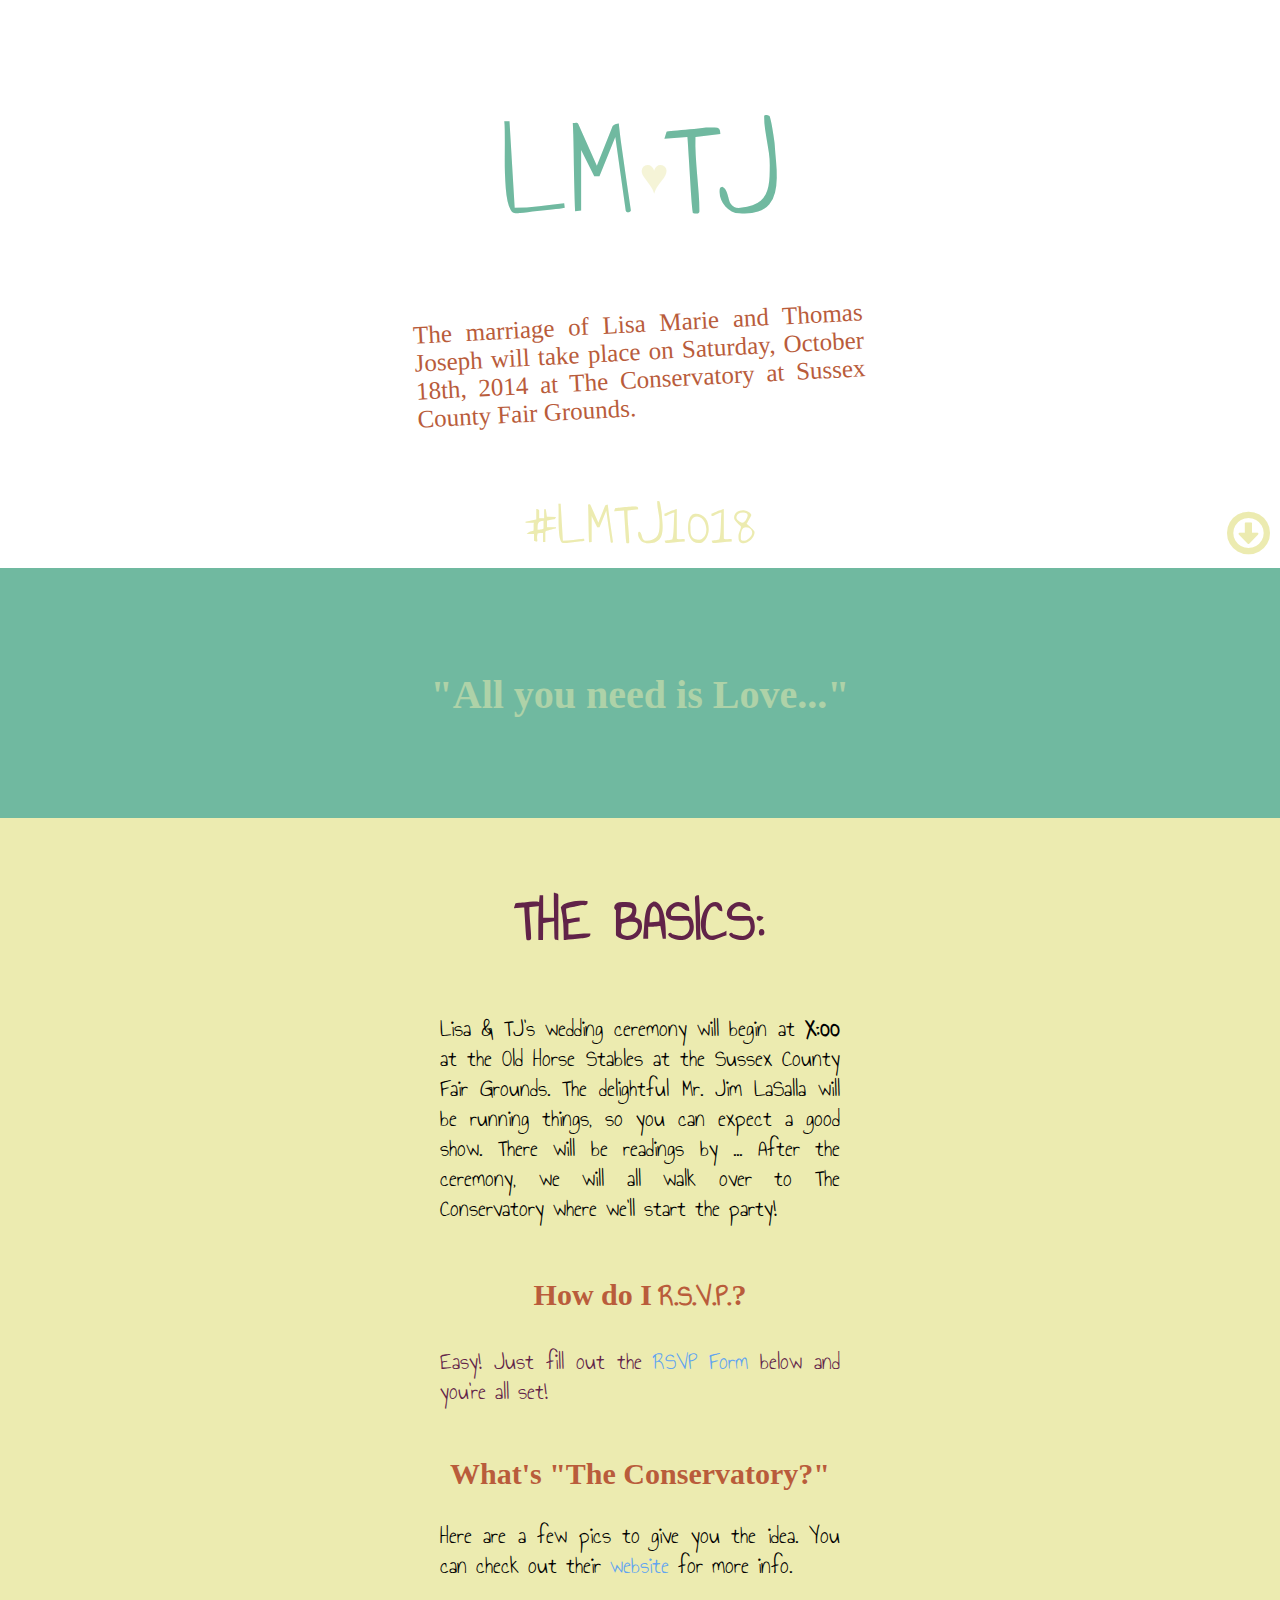
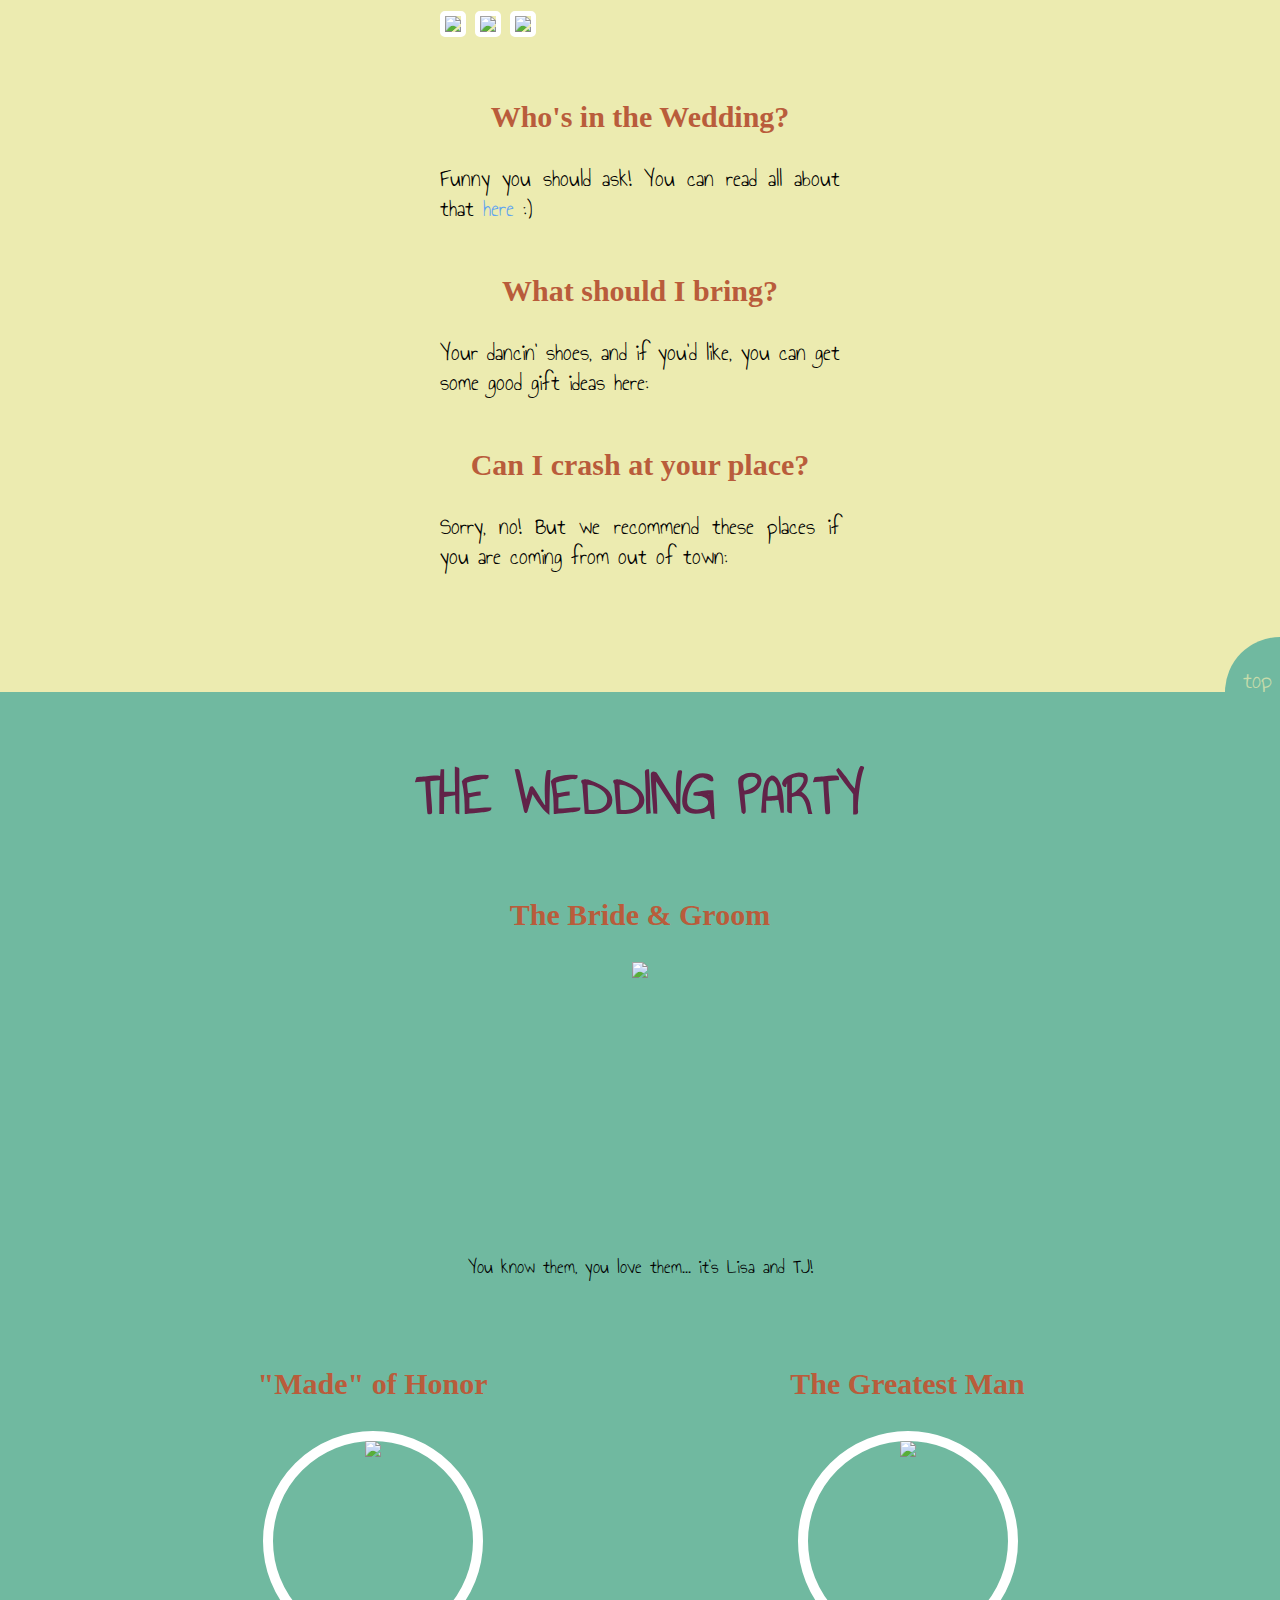
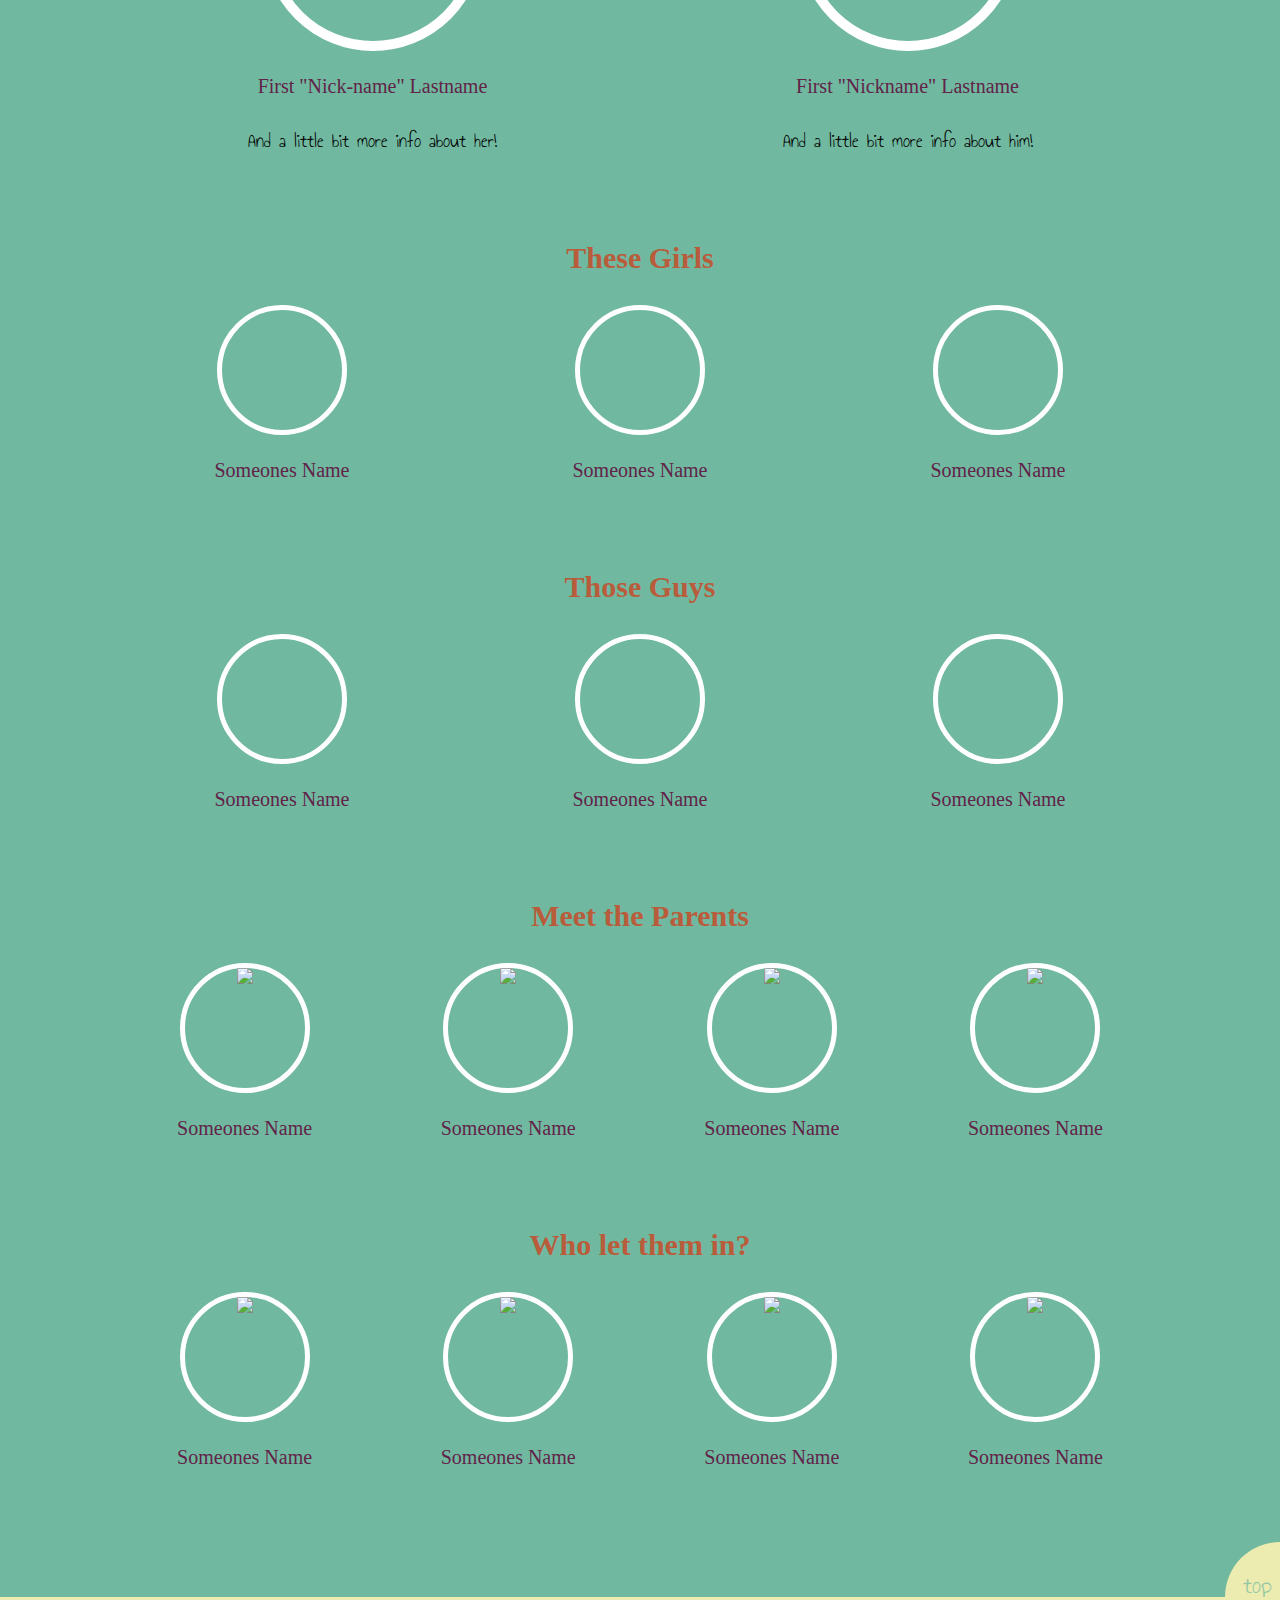
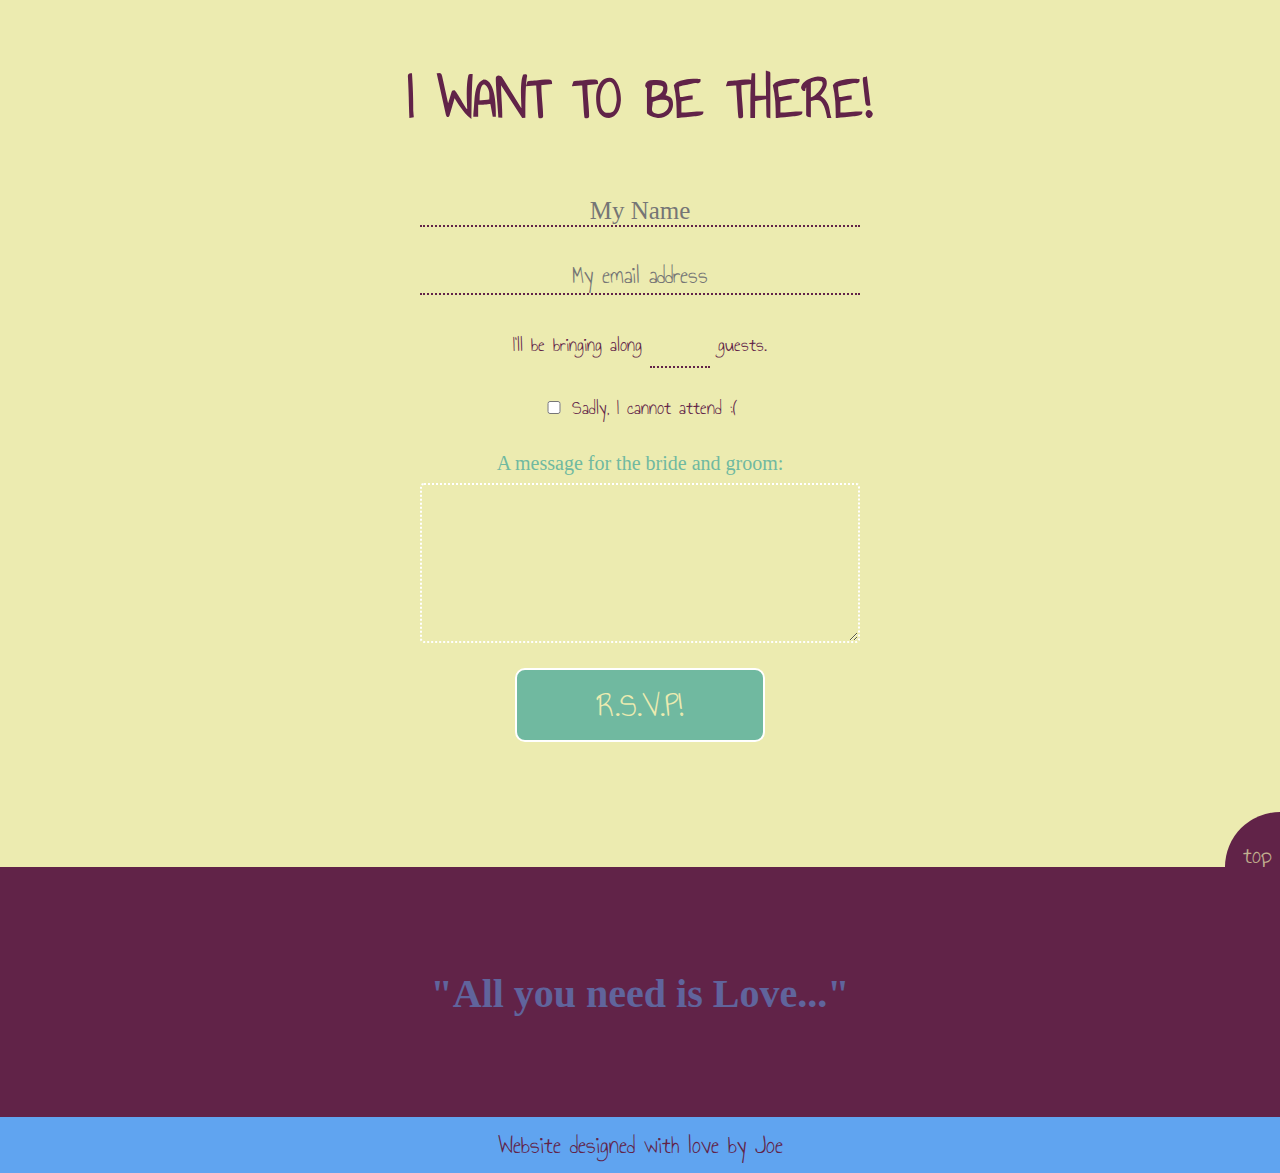
==== lmtj/lmtj/lisa.html @ b6fbce11 "added files to solution" ====
<!DOCTYPE html PUBLIC "-//W3C//DTD XHTML 1.0 Transitional//EN" "http://www.w3.org/TR/xhtml1/DTD/xhtml1-transitional.dtd">
<html xmlns="http://www.w3.org/1999/xhtml">
<!--
<link href='http://fonts.googleapis.com/css?family=Rum+Raisin' rel='stylesheet' type='text/css'>
<link href='http://fonts.googleapis.com/css?family=Sue+Ellen+Francisco' rel='stylesheet' type='text/css'>
<link href='http://fonts.googleapis.com/css?family=Patrick+Hand' rel='stylesheet' type='text/css'>
-->
<link href='http://fonts.googleapis.com/css?family=Homemade+Apple' rel='stylesheet' type='text/css'>
<link href='http://fonts.googleapis.com/css?family=Annie+Use+Your+Telescope' rel='stylesheet' type='text/css'>
<link href='http://fonts.googleapis.com/css?family=Loved+by+the+King' rel='stylesheet' type='text/css'>

<link href="http://netdna.bootstrapcdn.com/font-awesome/4.0.3/css/font-awesome.css" rel="stylesheet">

<head>
<meta http-equiv="Content-Type" content="text/html; charset=utf-8" />
<title>LM&hearts;TJ</title>
<style>
.color1 { color: #60A4F0; }
.color2 { color: #70B9A0; }
.color3 { color: #ECEBB0; }
.color4 { color: #612348; }
.color5 { color: #B95C3B; }

.bgcolor1 { background-color: #60A4F0; }
.bgcolor2 { background-color: #70B9A0; }
.bgcolor3 { background-color: #ECEBB0; }
.bgcolor4 { background-color: #612348; }
.bgcolor5 { background-color: #B95C3B; }

.font-rum { font-family: 'Rum Raisin', Georgia; }
.font-apple { font-family: 'Homemade Apple', Georgia; }
.font-sue { font-family: 'Sue Ellen Francisco', Georgia; }
.font-patrick { font-family: 'Patrick Hand', Georgia; }
.font-annie { font-family: 'Annie Use Your Telescope', Georgia; }
.font-georgia { font-family: Georgia; }

.rotate-5 { transform: rotate(-5deg); -ms-transform:rotate(-5deg); /* IE 9 */ -webkit-transform:rotate(-5deg); /* Safari and Chrome */ }
.rotate-3 { transform: rotate(-3deg); -ms-transform:rotate(-3deg); /* IE 9 */ -webkit-transform:rotate(-3deg); /* Safari and Chrome */ }
.rotate-95 { transform: rotate(-95deg); -ms-transform:rotate(-95deg); /* IE 9 */ -webkit-transform:rotate(-95deg); /* Safari and Chrome */ }
.rotate-90 { transform: rotate(-90deg); -ms-transform:rotate(-90deg); /* IE 9 */ -webkit-transform:rotate(-90deg); /* Safari and Chrome */ }

body { 
	text-align: center;  
	margin: 0; padding: 0;
	}
#LMTJ {
	margin-top: 70px;
	font-size: 140px;
	margin-bottom: 40px;
}

#announcement {
	width: 450px;
	margin: auto;
	text-align: justify;
}

#hashtag {
	margin-top: 60px; 
	font-size: 60px; 
}

.heart {
	opacity: .5;
	font-size: 50px;
	position: relative;
	top: -20px;
	left: 5px;
}



.size-small {
	font-size: 25px; }

.level {
	padding: 10px 50px 100px 50px;

	}
h2 {
	font-size: 60px;
}
input { 
font-size: 25px;
padding: 5px 20px;
padding-bottom: 0px; 
border: 0px;
border-bottom: 2px dotted #612348;

width: 400px;
text-align: center;
}
.input-short { width: 50px; padding: 5px 5px; }
.guest-message {  }
.bold { font-weight: bold; }
.input-checkbox {
	margin: 0px; 
	padding: 0px;
	background-color: white;
	border: 1px solid red;
	width: 20px;
 }
 .textarea {

	border: 2px dotted white;
	width: 420px;
	text-align: left;
	border-radius: 4px;
	padding: 8px;
	margin-top: 5px;
 }
 .button {
	padding: 10px;
	font-size: 35px;
	width: 250px;
	border: 2px solid white;
	border-radius: 10px;
 }
 
 h3 { font-size: 30px; }
 #level2 p { font-size: 24px; width: 400px; margin: auto;
line-height: 30px; text-align: justify; padding-bottom: 20px; }
 
 .level { position: relative; }
 
 .level p a { text-decoration: none; color: #60A4F0; }
 
 #level3 p { font-size: 20px; line-height: 30px; padding-bottom: 5px; }
 
 .half { 
 display: inline-block;
 width: 45%; 
   }
   
   .quarter { 
 display: inline-block;
 width: 22%; 
   }
   
   .third { 
 display: inline-block;
 width: 30%; 
   }

.border-left {
border-left: 2px dotted white;
}   
 
 .img-container { height: 270px;
	overflow-y: hidden; margin-bottom: 20px;
	position: relative; }
	
#filmstrip { position: relative; top: 0px;
	-webkit-transition-property: top;
	transition-duration: .2s;
	transition-timing-function: ease-in;
 }	
#filmstrip:hover { top: -270px; }

.circle.spin:hover {
	-webkit-transition-property: rotate;
	transition-duration: .5s;
	transition-timing-function: ease-in;
	transform: rotate(-360deg); 
	-ms-transform:rotate(-360deg); /* IE 9 */ 
	-webkit-transform:rotate(-360deg); /* Safari and Chrome */
}

.circle.spinback:hover {
	-webkit-transition-property: rotate;
	transition-duration: .5s;
	transition-timing-function: cubic-bezier(.07,1.41,.82,1.41);
	transform: rotate(360deg); 
	-ms-transform:rotate(360deg); /* IE 9 */ 
	-webkit-transform:rotate(360deg); /* Safari and Chrome */
}

@-webkit-keyframes wobble  {
  0%  { -webkit-transform:  rotate(0deg); }
  20%  { -webkit-transform:  rotate(60deg); }
  50%  { -webkit-transform:  rotate(-60deg); }
  100%  { -webkit-transform:  rotate(0deg); }
}
.wobble { webkit-transform: rotate(0deg); }
.wobble:hover { -webkit-animation: wobble .5s 5; }

.circle {
	border: 10px solid white;
	border-radius: 200px;
	overflow: hidden;
	width: 200px;
	height: 200px;
	margin: auto;
}

.circle-small {
	border: 5px solid white;
	border-radius: 120px;
	width: 120px;
	height: 120px;
}

.top-link { position: absolute; bottom: 0px; right: 0px;  
	 font-size: 30px;
	 height: 30px;
	 width: 45px;
	border-radius: 55px 0px 0px 0px;
	padding-top: 25px;
	padding-left: 10px;
	
	 }

.top-link a { opacity: .7; text-decoration: none; font-size: 25px; }
.top-link:hover a { opacity: 1 }


#level3 p.center.quote { text-align: center; }

.all-you-need { font-size: 40px; opacity: .5; padding-top: 60px;
margin-bottom: 0px;}

.conservatory-image { margin-bottom: 5px; border: 5px solid white; border-radius: 5px; width: 390px; }

#level3 h3 { margin-top: 60px; }

.arrow {
	font-size: 50px;
	position: absolute;
	bottom: 10px;
	right: 10px;
}
.relative {
	position: relative;
}
</style>
</head>

<body onload="">
<a name=top></a>
<div class="relative">
<div id=LMTJ class="font-annie color2">LM<span class="heart color3">&hearts;</span>TJ</div>
<div id=announcement class="rotate-3 font-apple size-small color5">
	The marriage of <span class=color2x>Lisa Marie</span> and <span class=color2x>Thomas Joseph</span> will take place on Saturday, 
	October 18th, 2014 at
	The Conservatory
	at Sussex County Fair Grounds.
</div>

<div id=hashtag class="color3 font-annie">#LMTJ1018</div>

<span class="color3 arrow lookatme">
<i class="fa fa-arrow-circle-o-down"></i>
</span> 

</div>
	
<div class="bgcolor2 level">
	<h2 class="color3 font-apple all-you-need pulse">"All you need is Love..."</h2>
</div>


<div id=level2 class="level bgcolor3">
	<h2 class="color4 font-annie">THE BASICS:</h2>
	
	<p class=font-annie>
		Lisa & TJ's wedding ceremony will begin at <b>X:00</b> at the Old Horse Stables at the Sussex County Fair Grounds. 
		The delightful Mr. Jim LaSalla will be running things, so you can expect a good show.
		There will be readings by ... 
		After the ceremony, we will all walk over to The Conservatory where we'll start the party!
	</p>
	<h3 class="color5 font-apple">How do I <span class="font-annie bold">R.S.V.P.</span>?</h3>
	<p class="color4 font-annie">
		Easy! Just fill out the <a href="#rsvp">RSVP Form</a> below and you're all set!
	</p>
	<h3 class="color5 font-apple">What's "The Conservatory?"</h3>
	<p class=font-annie>
		Here are a few pics to give you the idea. You can check out their <a href="">website</a> for more info.<br>
		<br>
		<img class=conservatory-image src="https://www.newjerseystatefair.org/assets/images/conservatory_directions.jpg"></img>
		<img class=conservatory-image src="https://www.newjerseystatefair.org/assets/images/conservatory_family.jpg"></img>
		<img class=conservatory-image src="https://www.newjerseystatefair.org/assets/images/conservatory_social.jpg"></img>
		
	</p>
	<h3 class="color5 font-apple">Who's in the Wedding?</h3>
	<p class=font-annie>
		Funny you should ask! You can read all about that <a href="#weddingparty">here</a> :)
	</p>
	<h3 class="color5 font-apple">What should I bring?</h3>
	<p class=font-annie>
		Your dancin' shoes, and if you'd like, you can get some good gift ideas here:
		
	</p>
	<h3 class="color5 font-apple">Can I crash at your place?</h3>
	<p class="font-annie">
		Sorry, no! But we recommend these places if you are coming from out of town:
		
	</p>
	
	<div class="top-link bgcolor2">
		<a href="#top" class="font-annie color3">top</a>
	</div>
</div>

<div id=level3 class="level bgcolor2">
	<a name=weddingparty></a>
	<h2 class="color4 font-annie">THE WEDDING PARTY</h2>
	<div>
		<h3 class="color5 font-apple">The Bride &amp; Groom</h3>
		<div class=img-container style="">
			<img id=filmstrip src="http://assetcalc.net/download/filmstrip.jpg" width=350></img>
		</div>
		
		<p class=font-annie>
		You know them, you love them... it's Lisa and TJ!
		</p>
	</div>
	<div class=half>
	<h3 class="color5 font-apple">"Made" of Honor</h3>
		<div class="circle spin">
		<img src="http://3.bp.blogspot.com/-3k7Y3EVSAos/UptYUQIkzfI/AAAAAAAALD0/5wga7NgBuIs/s640/IMG_1377.jpg" width=300></img>
		</div>
		<p class="color4 font-apple center quote">First "Nick-name" Lastname</p>
		<p class="center font-annie">And a little bit more info about her!</p>
	</div>
	<div class="half borderxleft">
	<h3 class="color5 font-apple">The Greatest Man</h3>
		<div class="circle spinback">
		<img src="http://3.bp.blogspot.com/-ca2h3PE_8Mw/UmMtMMgVLuI/AAAAAAAAFTk/RKV72w-Aeik/s640/Hike-2.jpg" width=300></img>
		</div>
		<p class="color4 font-apple center quote">First "Nickname" Lastname</p>
		<p class="center font-annie">And a little bit more info about him!</p>
	</div>
	
	<h3 class="color5 font-apple">These Girls</h3>
	
	<div class=third>
		<div class="circle circle-small">
			<img src="http://1.bp.blogspot.com/-kh6va3htwK8/UmMtR1mujkI/AAAAAAAAFT0/Gna6J-kRkC8/s640/Hike-5.jpg" 
				style="position: relative;top: -100px; left: -20px;" width=200></img>
		</div>
		<p class="quote color4 font-apple center shake-hover">Someones Name</p>
	</div>
	<div class=third>
		<div class="circle circle-small">
			<img src="http://2.bp.blogspot.com/-rRsVY1VwEDY/UmccPJsUi3I/AAAAAAAAFWM/uldNN2NoHP8/s640/Final+Expressions-6.jpg" 
				style="position: relative;top: 0px; left: -70px;" width=200></img>
		</div>
		<p class="quote color4 font-apple center">Someones Name</p>
	</div>
	<div class=third>
		<div class="circle circle-small">
			<img src="http://1.bp.blogspot.com/-3WPZyEkYXOs/UmccOgbIcSI/AAAAAAAAFVo/1iwQlj3Yl5M/s640/Final+Expressions-3.jpg" 
				style="position: relative;top: 0px; left: -60px;" width=200></img>
		</div>
		<p class="quote color4 font-apple center">Someones Name</p>
	</div>
	
	<h3 class="color5 font-apple">Those Guys</h3>
	
	<div class=third>
		<div class="circle circle-small">
			<img src="http://2.bp.blogspot.com/-B0xafKQ3IIA/UptYVHcWcLI/AAAAAAAALD4/d2SfIdviL4Q/s640/IMG_1363.jpg" 
				style="position: relative;top: 0px; left: -50px;" width=300></img>
		</div>
		<p class="quote color4 font-apple center">Someones Name</p>
	</div>
	<div class=third>
		<div class="circle circle-small">
			<img src="http://1.bp.blogspot.com/-MZgJhAEgGZ0/UidSX_IWDWI/AAAAAAAAFNo/RhhjXZLVuNc/s1600/Ryder+1st+Month-17.jpg" 
				style="position: relative;top: -50px; left: -50px;" width=300></img>
		</div>
		<p class="quote color4 font-apple center">Someones Name</p>
	</div>
	<div class=third>
		<div class="circle circle-small">
			<img src="http://2.bp.blogspot.com/-_cXxeN7rgtY/UmMtHmpR7vI/AAAAAAAAFTc/bAbPlX9swxs/s640/Hike-10.jpg" 
				style="position: relative;top: -50px; left: 0px;" width=150></img>
		</div>
		<p class="quote color4 font-apple center">Someones Name</p>
	</div>
	
	<h3 class="color5 font-apple">Meet the Parents</h3>
	
	<div class=quarter>
		<div class="circle circle-small wobble">
			<img src="http://2.bp.blogspot.com/-B0xafKQ3IIA/UptYVHcWcLI/AAAAAAAALD4/d2SfIdviL4Q/s640/IMG_1363.jpg" width=300></img>
		</div>
		<p class="quote color4 font-apple center">Someones Name</p>
	</div>
	<div class=quarter>
		<div class="circle circle-small">
			<img src="http://2.bp.blogspot.com/-rRsVY1VwEDY/UmccPJsUi3I/AAAAAAAAFWM/uldNN2NoHP8/s640/Final+Expressions-6.jpg" width=300></img>
		</div>
		<p class="quote color4 font-apple center">Someones Name</p>
	</div>
	<div class=quarter>
		<div class="circle circle-small">
			<img src="http://1.bp.blogspot.com/-3WPZyEkYXOs/UmccOgbIcSI/AAAAAAAAFVo/1iwQlj3Yl5M/s640/Final+Expressions-3.jpg" width=300></img>
		</div>
		<p class="quote color4 font-apple center">Someones Name</p>
	</div>
	<div class=quarter>
		<div class="circle circle-small">
			<img src="http://4.bp.blogspot.com/-8as8p_OSy3Y/UptYapm7yCI/AAAAAAAALEU/3TpgjgbFJ4M/s640/IMG_1383.jpg" width=300></img>
		</div>
		<p class="quote color4 font-apple center">Someones Name</p>
	</div>
	
	<h3 class="color5 font-apple">Who let them in?</h3>
	
	<div class=quarter>
		<div class="circle circle-small">
			<img src="http://2.bp.blogspot.com/-B0xafKQ3IIA/UptYVHcWcLI/AAAAAAAALD4/d2SfIdviL4Q/s640/IMG_1363.jpg" width=300></img>
		</div>
		<p class="quote color4 font-apple center">Someones Name</p>
	</div>
	<div class=quarter>
		<div class="circle circle-small">
			<img src="http://2.bp.blogspot.com/-rRsVY1VwEDY/UmccPJsUi3I/AAAAAAAAFWM/uldNN2NoHP8/s640/Final+Expressions-6.jpg" width=300></img>
		</div>
		<p class="quote color4 font-apple center">Someones Name</p>
	</div>
	<div class=quarter>
		<div class="circle circle-small">
			<img src="http://1.bp.blogspot.com/-3WPZyEkYXOs/UmccOgbIcSI/AAAAAAAAFVo/1iwQlj3Yl5M/s640/Final+Expressions-3.jpg" width=300></img>
		</div>
		<p class="quote color4 font-apple center">Someones Name</p>
	</div>
	<div class=quarter>
		<div class="circle circle-small">
			<img src="http://4.bp.blogspot.com/-8as8p_OSy3Y/UptYapm7yCI/AAAAAAAALEU/3TpgjgbFJ4M/s640/IMG_1383.jpg" width=300></img>
		</div>
		<p class="quote color4 font-apple center">Someones Name</p>
	</div>
	
	<div class="top-link bgcolor3">
		<a href=#top class="font-annie color2">top</a>
	</div>
</div>


<div id=level3 class="level bgcolor3">
	<a name=rsvp></a>
	<h2 class="color4 font-annie">I WANT TO BE THERE!</h2>
	<div id=rsvpform>
		<form class=color4>
			<p>
				<input class="font-apple bgcolor3" type=text placeholder="My Name" />
			</p>
			<p>
				<input class="font-annie bgcolor3" type=email placeholder="My email address" />
			</p>
			<p class="size-small font-annie">
				I'll be bringing along <input class="input-short bold font-annie color4 bgcolor3" /> guests.
			</p>
			<p class=size-small>
				<label class=font-annie>
					<input type=checkbox class="input-checkbox" /> Sadly, I cannot attend :(
				</label>
			</p>
			<p class="size-small color2">
				<span class="font-apple">A message for the bride and groom:</span><br>
				<textarea rows=5 class="textarea font-georgia bgcolor3 size-small"></textarea>
			</p>
			<p>
				<button class="button color3 bgcolor2 font-annie">R.S.V.P!</button>
			</p>
		</form>
	</div>
	<div class="top-link bgcolor4">
		<a href=#top class="font-annie color3">top</a>
	</div>
</div>
	
<div class="bgcolor4 level">
	<h2 class="color1 font-apple all-you-need">"All you need is Love..."</h2>
</div>

<div class="bgcolor1" style="padding:10px;">
	<span class="color4 size-small font-annie">
	
		Website designed with love by Joe
	
	</span>
</div>

</body>

<script>
function load() { }
/* 	lightblue: #a7d5db
	brown: #4c2c05
	cream: #fff5dc
	red: #f00000
	orange: #ff6112
	*/
</script>


</html>
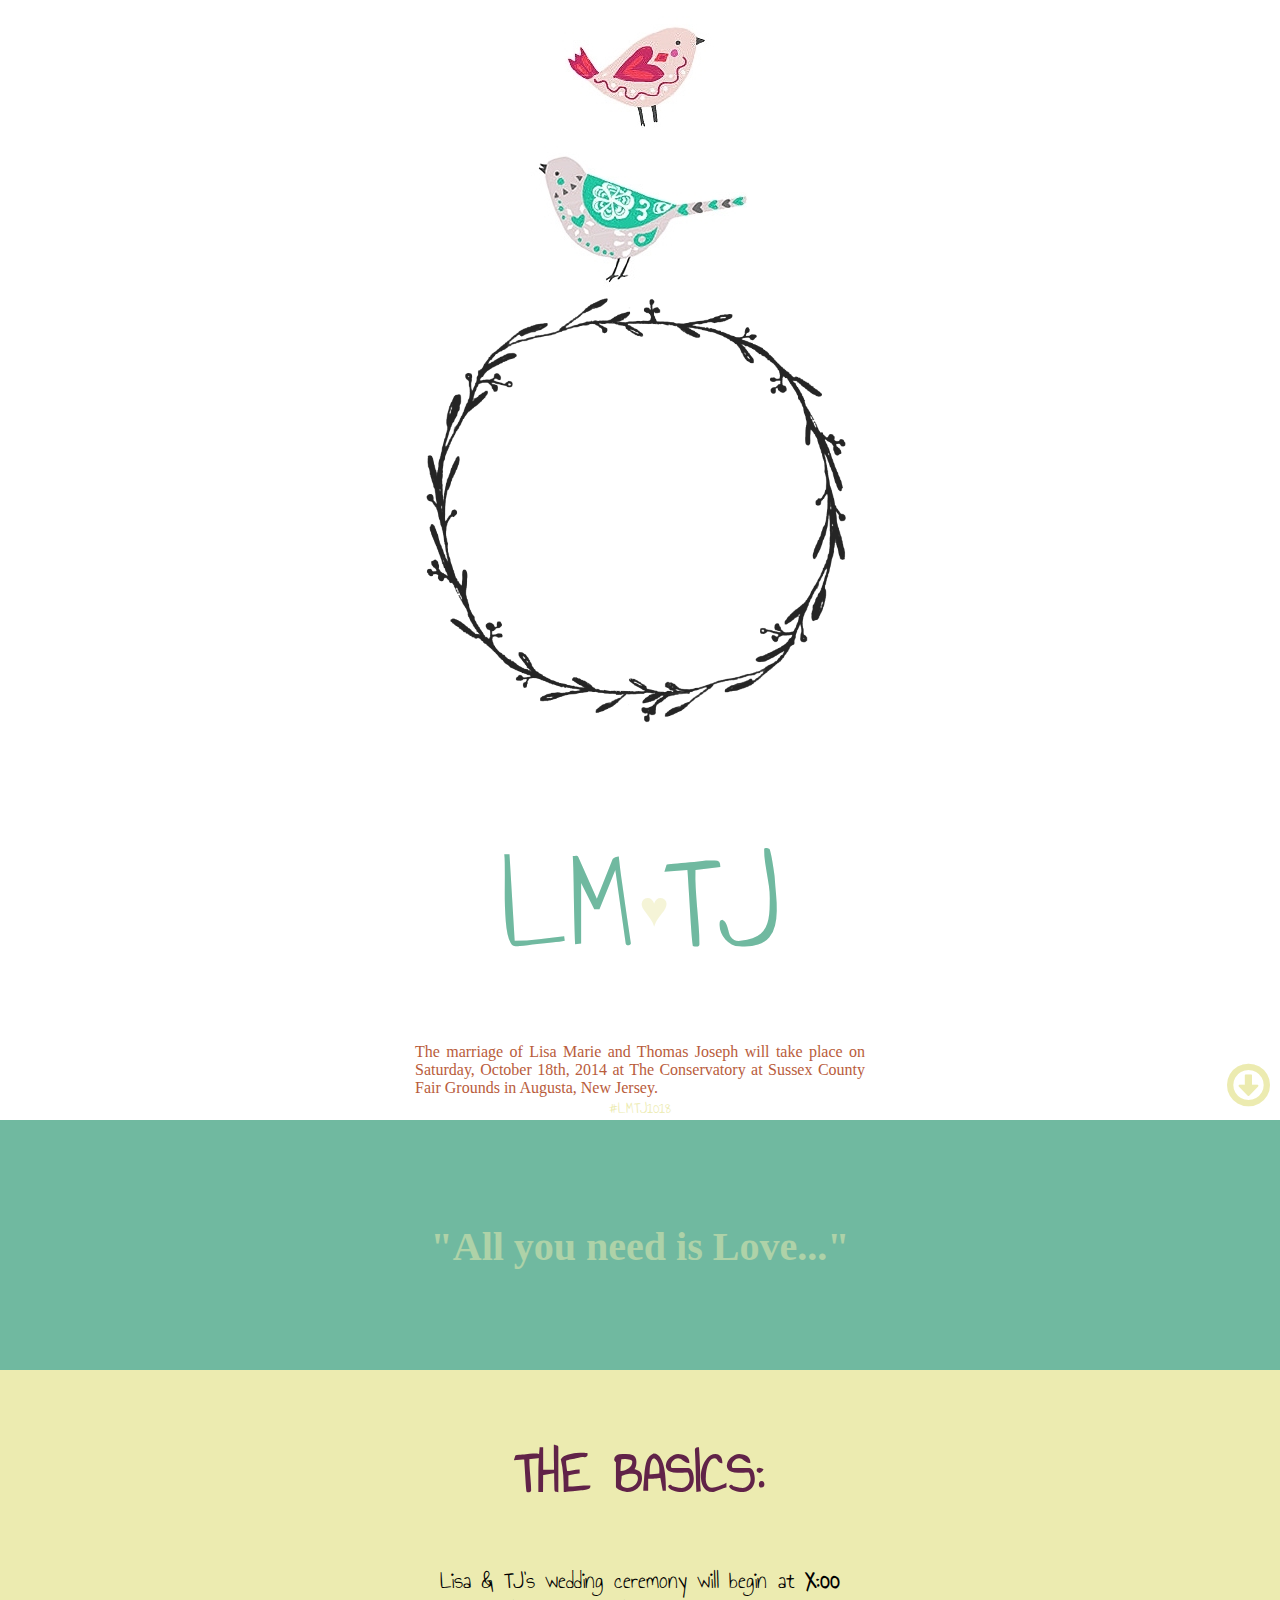
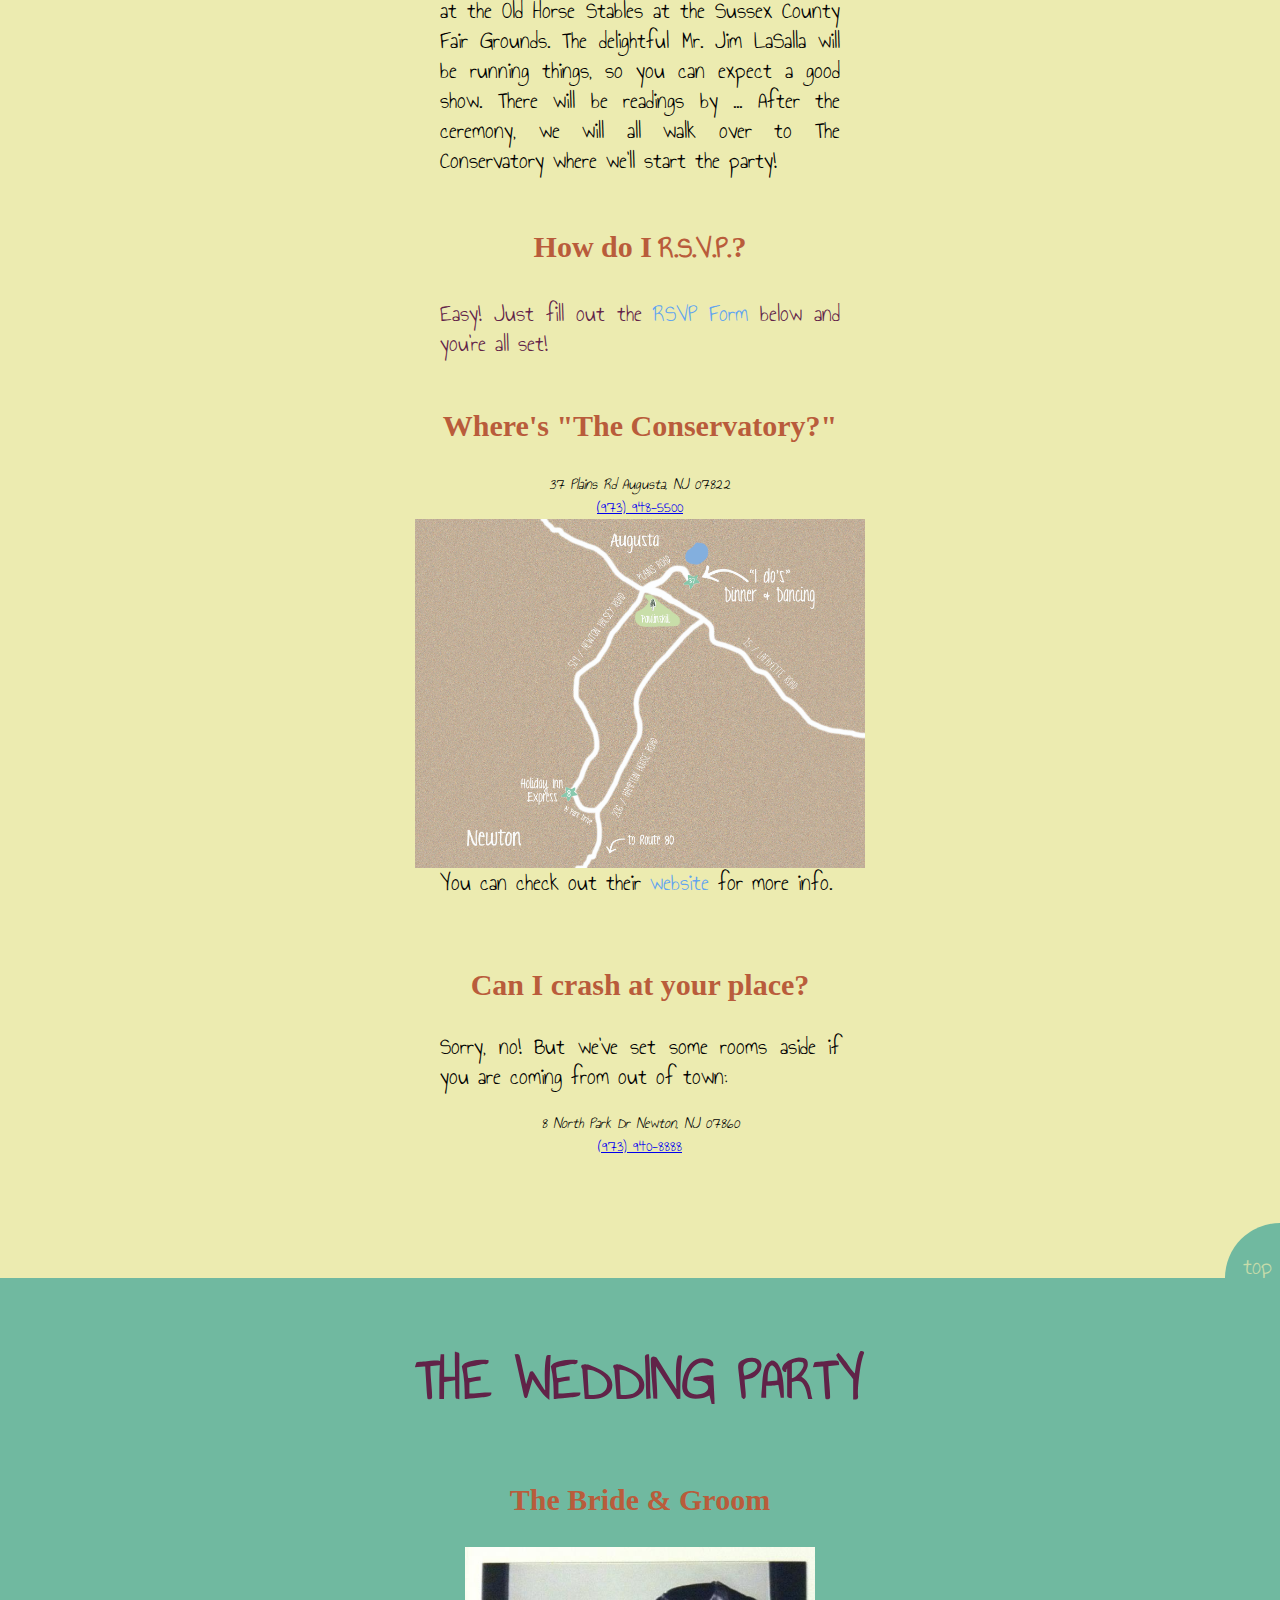
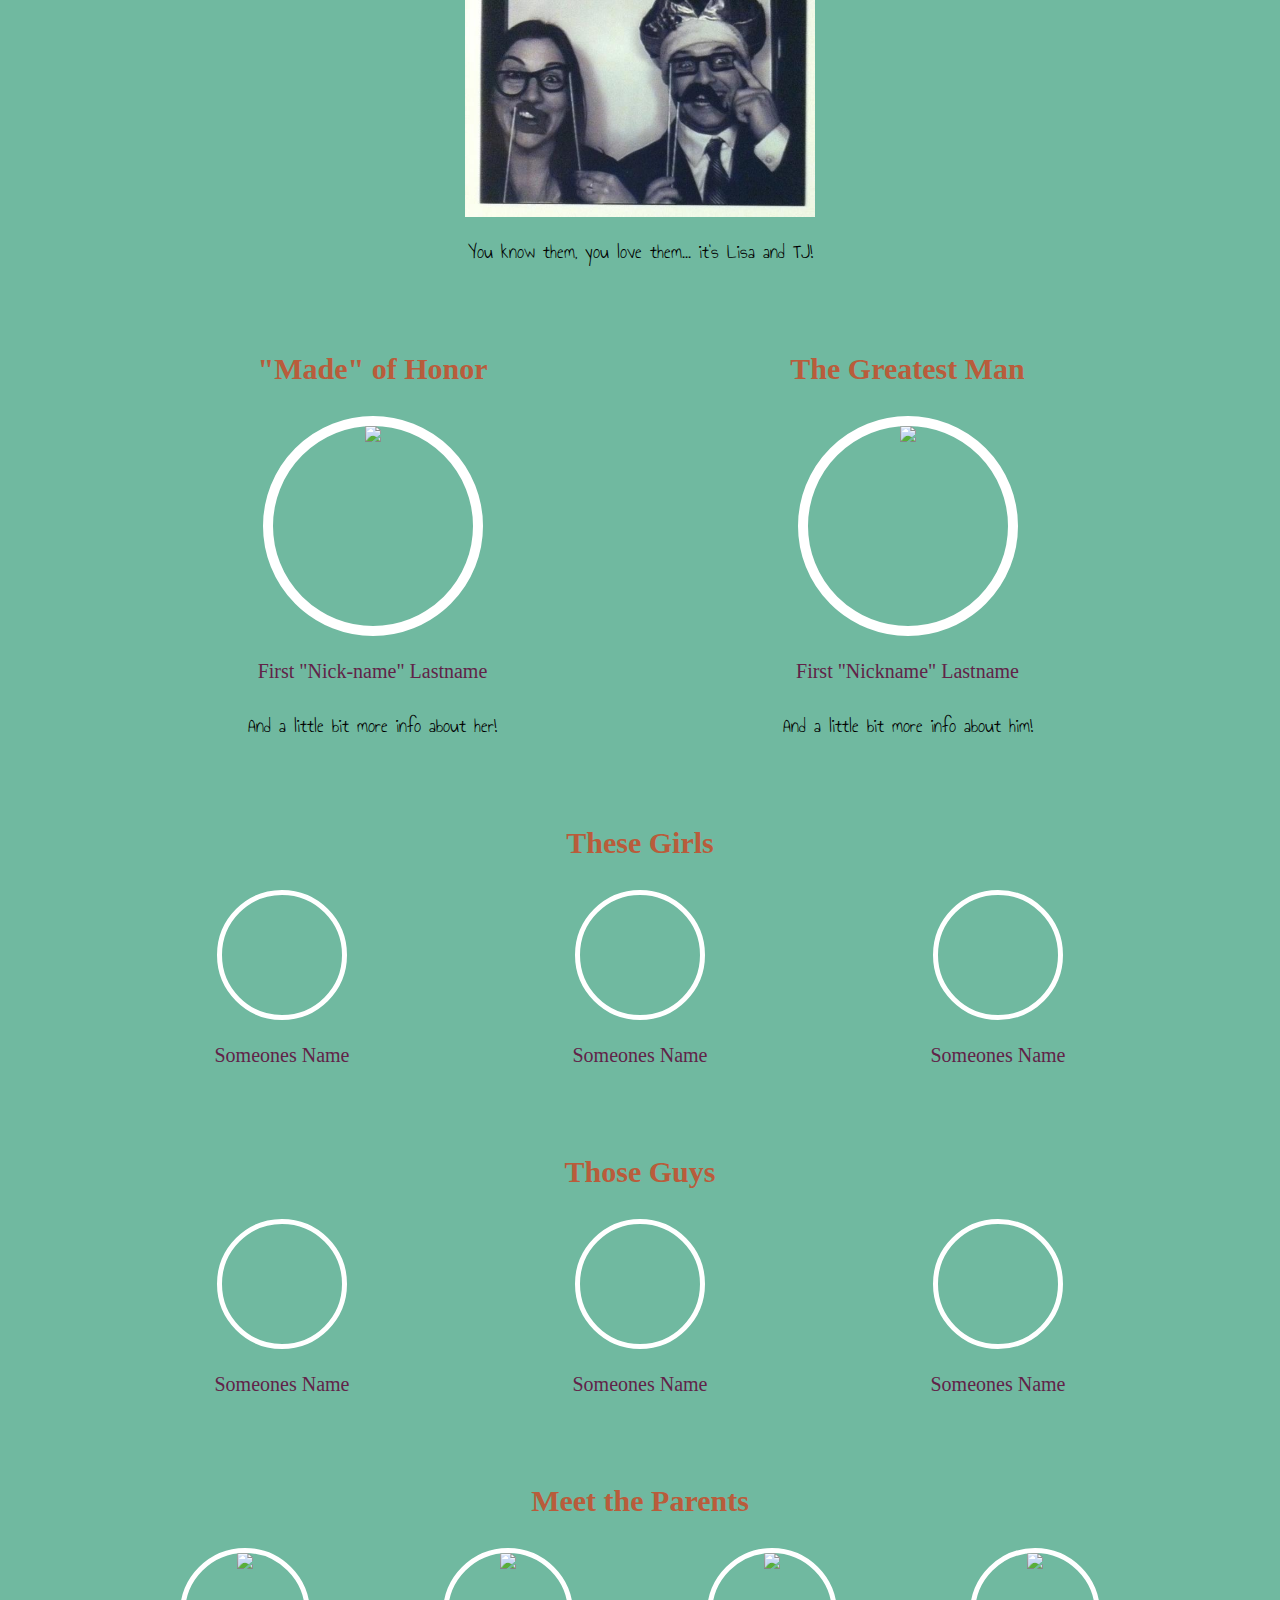
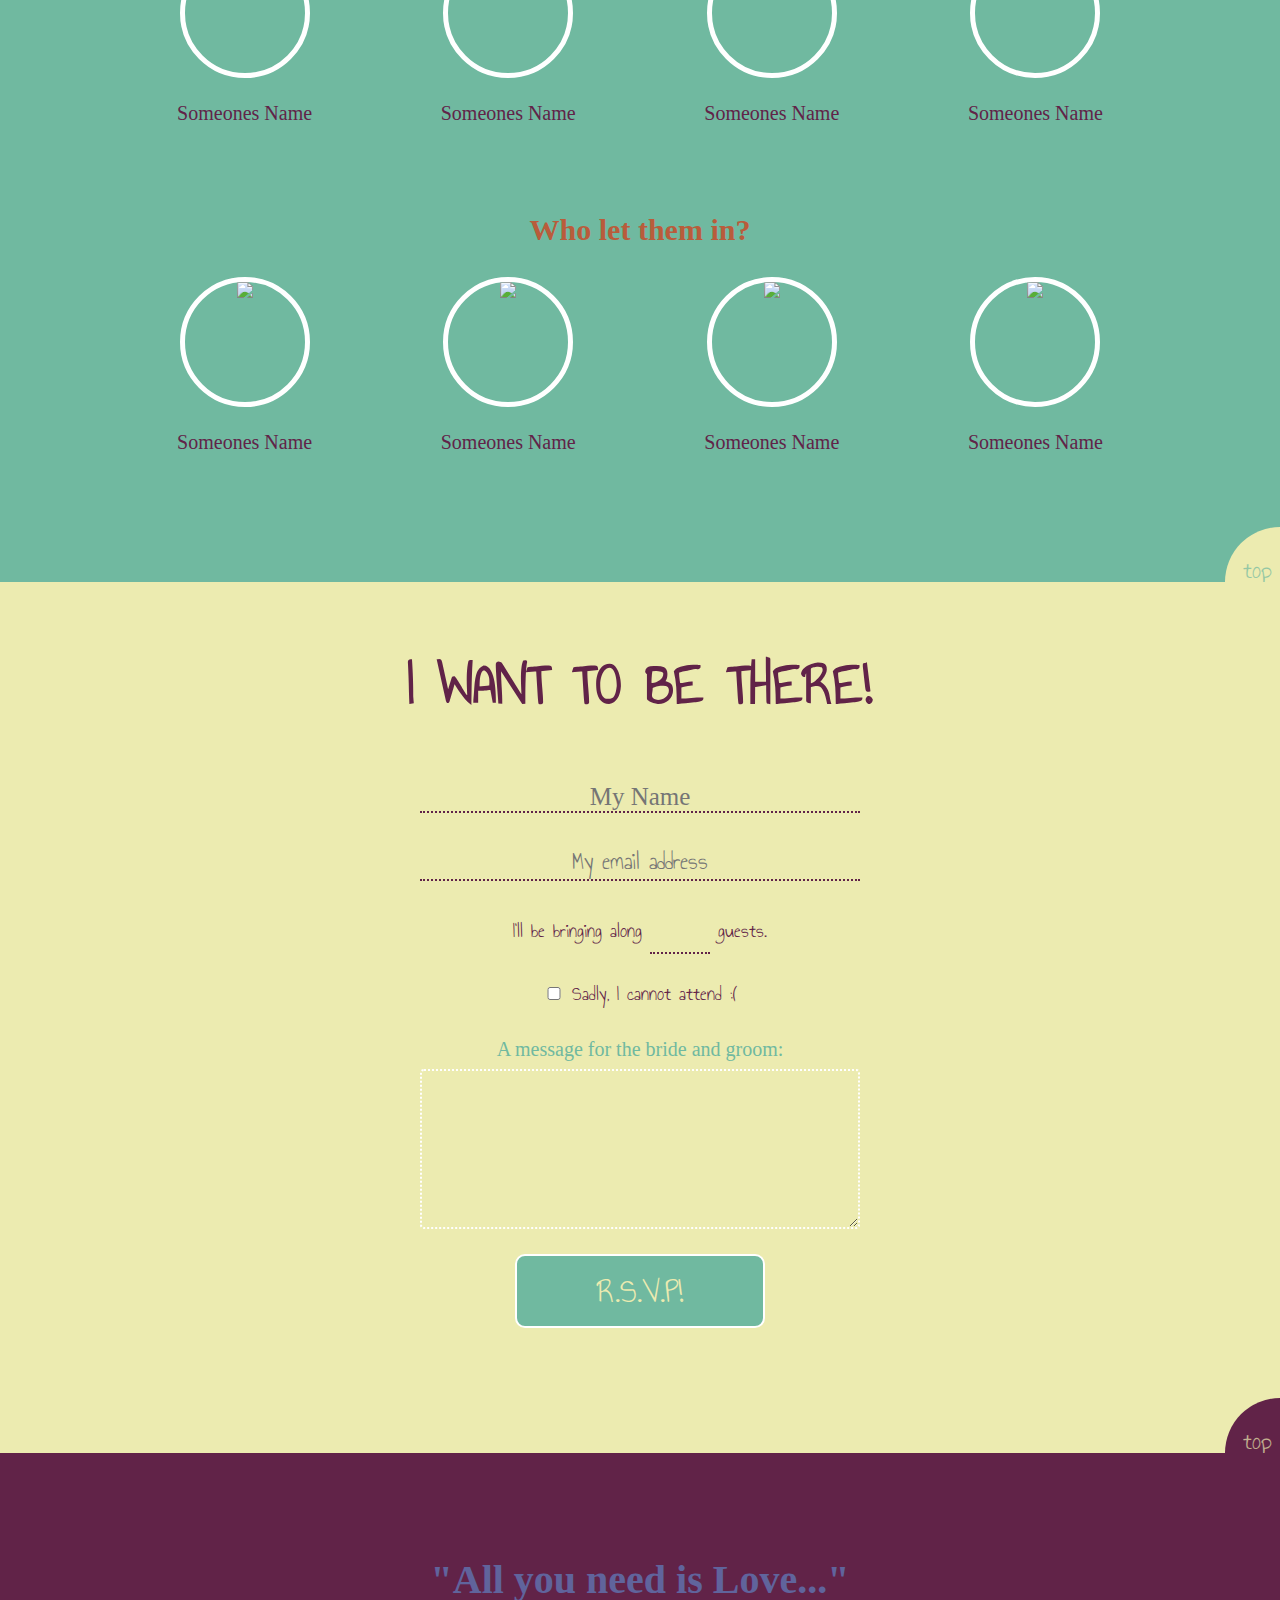
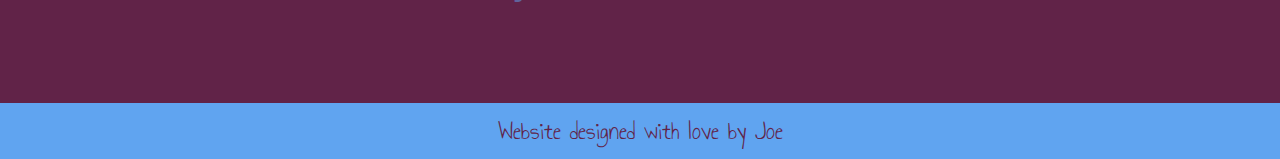
==== commit b3eee3dc: "some work" ====
--- a/lmtj/lmtj/lisa.html
+++ b/lmtj/lmtj/lisa.html
@@ -1,500 +1,324 @@
-<!DOCTYPE html PUBLIC "-//W3C//DTD XHTML 1.0 Transitional//EN" "http://www.w3.org/TR/xhtml1/DTD/xhtml1-transitional.dtd">
+﻿<!DOCTYPE HTML PUBLIC "-//W3C//DTD XHTML 1.0 Transitional//EN" "http://www.w3.org/TR/xhtml1/DTD/xhtml1-transitional.dtd">
 <html xmlns="http://www.w3.org/1999/xhtml">
 <!--
 <link href='http://fonts.googleapis.com/css?family=Rum+Raisin' rel='stylesheet' type='text/css'>
 <link href='http://fonts.googleapis.com/css?family=Sue+Ellen+Francisco' rel='stylesheet' type='text/css'>
 <link href='http://fonts.googleapis.com/css?family=Patrick+Hand' rel='stylesheet' type='text/css'>
 -->
-<link href='http://fonts.googleapis.com/css?family=Homemade+Apple' rel='stylesheet' type='text/css'>
-<link href='http://fonts.googleapis.com/css?family=Annie+Use+Your+Telescope' rel='stylesheet' type='text/css'>
-<link href='http://fonts.googleapis.com/css?family=Loved+by+the+King' rel='stylesheet' type='text/css'>
-
-<link href="http://netdna.bootstrapcdn.com/font-awesome/4.0.3/css/font-awesome.css" rel="stylesheet">
-
+<link href='http://fonts.googleapis.com/css?family=Homemade+Apple' rel='stylesheet' type='text/css' />
+<link href='http://fonts.googleapis.com/css?family=Annie+Use+Your+Telescope' rel='stylesheet' type='text/css' />
+<link href='http://fonts.googleapis.com/css?family=Loved+by+the+King' rel='stylesheet' type='text/css' />
+<link href='http://fonts.googleapis.com/css?family=Unkempt:400,700|Love+Ya+Like+A+Sister|Kranky|Miltonian|Ribeye+Marrow' rel='stylesheet' type='text/css' />
+
+<link href="http://netdna.bootstrapcdn.com/font-awesome/4.0.3/css/font-awesome.css" rel="stylesheet" />
 <head>
-<meta http-equiv="Content-Type" content="text/html; charset=utf-8" />
-<title>LM&hearts;TJ</title>
-<style>
-.color1 { color: #60A4F0; }
-.color2 { color: #70B9A0; }
-.color3 { color: #ECEBB0; }
-.color4 { color: #612348; }
-.color5 { color: #B95C3B; }
-
-.bgcolor1 { background-color: #60A4F0; }
-.bgcolor2 { background-color: #70B9A0; }
-.bgcolor3 { background-color: #ECEBB0; }
-.bgcolor4 { background-color: #612348; }
-.bgcolor5 { background-color: #B95C3B; }
-
-.font-rum { font-family: 'Rum Raisin', Georgia; }
-.font-apple { font-family: 'Homemade Apple', Georgia; }
-.font-sue { font-family: 'Sue Ellen Francisco', Georgia; }
-.font-patrick { font-family: 'Patrick Hand', Georgia; }
-.font-annie { font-family: 'Annie Use Your Telescope', Georgia; }
-.font-georgia { font-family: Georgia; }
-
-.rotate-5 { transform: rotate(-5deg); -ms-transform:rotate(-5deg); /* IE 9 */ -webkit-transform:rotate(-5deg); /* Safari and Chrome */ }
-.rotate-3 { transform: rotate(-3deg); -ms-transform:rotate(-3deg); /* IE 9 */ -webkit-transform:rotate(-3deg); /* Safari and Chrome */ }
-.rotate-95 { transform: rotate(-95deg); -ms-transform:rotate(-95deg); /* IE 9 */ -webkit-transform:rotate(-95deg); /* Safari and Chrome */ }
-.rotate-90 { transform: rotate(-90deg); -ms-transform:rotate(-90deg); /* IE 9 */ -webkit-transform:rotate(-90deg); /* Safari and Chrome */ }
-
-body { 
-	text-align: center;  
-	margin: 0; padding: 0;
-	}
-#LMTJ {
-	margin-top: 70px;
-	font-size: 140px;
-	margin-bottom: 40px;
-}
-
-#announcement {
-	width: 450px;
-	margin: auto;
-	text-align: justify;
-}
-
-#hashtag {
-	margin-top: 60px; 
-	font-size: 60px; 
-}
-
-.heart {
-	opacity: .5;
-	font-size: 50px;
-	position: relative;
-	top: -20px;
-	left: 5px;
-}
-
-
-
-.size-small {
-	font-size: 25px; }
-
-.level {
-	padding: 10px 50px 100px 50px;
-
-	}
-h2 {
-	font-size: 60px;
-}
-input { 
-font-size: 25px;
-padding: 5px 20px;
-padding-bottom: 0px; 
-border: 0px;
-border-bottom: 2px dotted #612348;
-
-width: 400px;
-text-align: center;
-}
-.input-short { width: 50px; padding: 5px 5px; }
-.guest-message {  }
-.bold { font-weight: bold; }
-.input-checkbox {
-	margin: 0px; 
-	padding: 0px;
-	background-color: white;
-	border: 1px solid red;
-	width: 20px;
- }
- .textarea {
-
-	border: 2px dotted white;
-	width: 420px;
-	text-align: left;
-	border-radius: 4px;
-	padding: 8px;
-	margin-top: 5px;
- }
- .button {
-	padding: 10px;
-	font-size: 35px;
-	width: 250px;
-	border: 2px solid white;
-	border-radius: 10px;
- }
- 
- h3 { font-size: 30px; }
- #level2 p { font-size: 24px; width: 400px; margin: auto;
-line-height: 30px; text-align: justify; padding-bottom: 20px; }
- 
- .level { position: relative; }
- 
- .level p a { text-decoration: none; color: #60A4F0; }
- 
- #level3 p { font-size: 20px; line-height: 30px; padding-bottom: 5px; }
- 
- .half { 
- display: inline-block;
- width: 45%; 
-   }
-   
-   .quarter { 
- display: inline-block;
- width: 22%; 
-   }
-   
-   .third { 
- display: inline-block;
- width: 30%; 
-   }
-
-.border-left {
-border-left: 2px dotted white;
-}   
- 
- .img-container { height: 270px;
-	overflow-y: hidden; margin-bottom: 20px;
-	position: relative; }
-	
-#filmstrip { position: relative; top: 0px;
-	-webkit-transition-property: top;
-	transition-duration: .2s;
-	transition-timing-function: ease-in;
- }	
-#filmstrip:hover { top: -270px; }
-
-.circle.spin:hover {
-	-webkit-transition-property: rotate;
-	transition-duration: .5s;
-	transition-timing-function: ease-in;
-	transform: rotate(-360deg); 
-	-ms-transform:rotate(-360deg); /* IE 9 */ 
-	-webkit-transform:rotate(-360deg); /* Safari and Chrome */
-}
-
-.circle.spinback:hover {
-	-webkit-transition-property: rotate;
-	transition-duration: .5s;
-	transition-timing-function: cubic-bezier(.07,1.41,.82,1.41);
-	transform: rotate(360deg); 
-	-ms-transform:rotate(360deg); /* IE 9 */ 
-	-webkit-transform:rotate(360deg); /* Safari and Chrome */
-}
-
-@-webkit-keyframes wobble  {
-  0%  { -webkit-transform:  rotate(0deg); }
-  20%  { -webkit-transform:  rotate(60deg); }
-  50%  { -webkit-transform:  rotate(-60deg); }
-  100%  { -webkit-transform:  rotate(0deg); }
-}
-.wobble { webkit-transform: rotate(0deg); }
-.wobble:hover { -webkit-animation: wobble .5s 5; }
-
-.circle {
-	border: 10px solid white;
-	border-radius: 200px;
-	overflow: hidden;
-	width: 200px;
-	height: 200px;
-	margin: auto;
-}
-
-.circle-small {
-	border: 5px solid white;
-	border-radius: 120px;
-	width: 120px;
-	height: 120px;
-}
-
-.top-link { position: absolute; bottom: 0px; right: 0px;  
-	 font-size: 30px;
-	 height: 30px;
-	 width: 45px;
-	border-radius: 55px 0px 0px 0px;
-	padding-top: 25px;
-	padding-left: 10px;
-	
-	 }
-
-.top-link a { opacity: .7; text-decoration: none; font-size: 25px; }
-.top-link:hover a { opacity: 1 }
-
-
-#level3 p.center.quote { text-align: center; }
-
-.all-you-need { font-size: 40px; opacity: .5; padding-top: 60px;
-margin-bottom: 0px;}
-
-.conservatory-image { margin-bottom: 5px; border: 5px solid white; border-radius: 5px; width: 390px; }
-
-#level3 h3 { margin-top: 60px; }
-
-.arrow {
-	font-size: 50px;
-	position: absolute;
-	bottom: 10px;
-	right: 10px;
-}
-.relative {
-	position: relative;
-}
-</style>
+    <meta http-equiv="Content-Type" content="text/html; charset=utf-8" />
+    <title>LM&hearts;TJ</title>
+    <link href="style.css" rel="stylesheet" />
+    <link href="top.css" rel="stylesheet" />
+    <link href="map.css" rel="stylesheet" />
 </head>
-
 <body onload="">
-<a name=top></a>
-<div class="relative">
-<div id=LMTJ class="font-annie color2">LM<span class="heart color3">&hearts;</span>TJ</div>
-<div id=announcement class="rotate-3 font-apple size-small color5">
-	The marriage of <span class=color2x>Lisa Marie</span> and <span class=color2x>Thomas Joseph</span> will take place on Saturday, 
-	October 18th, 2014 at
-	The Conservatory
-	at Sussex County Fair Grounds.
-</div>
-
-<div id=hashtag class="color3 font-annie">#LMTJ1018</div>
-
-<span class="color3 arrow lookatme">
-<i class="fa fa-arrow-circle-o-down"></i>
-</span> 
-
-</div>
-	
-<div class="bgcolor2 level">
-	<h2 class="color3 font-apple all-you-need pulse">"All you need is Love..."</h2>
-</div>
-
-
-<div id=level2 class="level bgcolor3">
-	<h2 class="color4 font-annie">THE BASICS:</h2>
-	
-	<p class=font-annie>
-		Lisa & TJ's wedding ceremony will begin at <b>X:00</b> at the Old Horse Stables at the Sussex County Fair Grounds. 
-		The delightful Mr. Jim LaSalla will be running things, so you can expect a good show.
-		There will be readings by ... 
-		After the ceremony, we will all walk over to The Conservatory where we'll start the party!
-	</p>
-	<h3 class="color5 font-apple">How do I <span class="font-annie bold">R.S.V.P.</span>?</h3>
-	<p class="color4 font-annie">
-		Easy! Just fill out the <a href="#rsvp">RSVP Form</a> below and you're all set!
-	</p>
-	<h3 class="color5 font-apple">What's "The Conservatory?"</h3>
-	<p class=font-annie>
-		Here are a few pics to give you the idea. You can check out their <a href="">website</a> for more info.<br>
-		<br>
-		<img class=conservatory-image src="https://www.newjerseystatefair.org/assets/images/conservatory_directions.jpg"></img>
-		<img class=conservatory-image src="https://www.newjerseystatefair.org/assets/images/conservatory_family.jpg"></img>
-		<img class=conservatory-image src="https://www.newjerseystatefair.org/assets/images/conservatory_social.jpg"></img>
-		
-	</p>
-	<h3 class="color5 font-apple">Who's in the Wedding?</h3>
-	<p class=font-annie>
-		Funny you should ask! You can read all about that <a href="#weddingparty">here</a> :)
-	</p>
-	<h3 class="color5 font-apple">What should I bring?</h3>
-	<p class=font-annie>
-		Your dancin' shoes, and if you'd like, you can get some good gift ideas here:
-		
-	</p>
-	<h3 class="color5 font-apple">Can I crash at your place?</h3>
-	<p class="font-annie">
-		Sorry, no! But we recommend these places if you are coming from out of town:
-		
-	</p>
-	
-	<div class="top-link bgcolor2">
-		<a href="#top" class="font-annie color3">top</a>
-	</div>
-</div>
-
-<div id=level3 class="level bgcolor2">
-	<a name=weddingparty></a>
-	<h2 class="color4 font-annie">THE WEDDING PARTY</h2>
-	<div>
-		<h3 class="color5 font-apple">The Bride &amp; Groom</h3>
-		<div class=img-container style="">
-			<img id=filmstrip src="http://assetcalc.net/download/filmstrip.jpg" width=350></img>
-		</div>
-		
-		<p class=font-annie>
-		You know them, you love them... it's Lisa and TJ!
-		</p>
-	</div>
-	<div class=half>
-	<h3 class="color5 font-apple">"Made" of Honor</h3>
-		<div class="circle spin">
-		<img src="http://3.bp.blogspot.com/-3k7Y3EVSAos/UptYUQIkzfI/AAAAAAAALD0/5wga7NgBuIs/s640/IMG_1377.jpg" width=300></img>
-		</div>
-		<p class="color4 font-apple center quote">First "Nick-name" Lastname</p>
-		<p class="center font-annie">And a little bit more info about her!</p>
-	</div>
-	<div class="half borderxleft">
-	<h3 class="color5 font-apple">The Greatest Man</h3>
-		<div class="circle spinback">
-		<img src="http://3.bp.blogspot.com/-ca2h3PE_8Mw/UmMtMMgVLuI/AAAAAAAAFTk/RKV72w-Aeik/s640/Hike-2.jpg" width=300></img>
-		</div>
-		<p class="color4 font-apple center quote">First "Nickname" Lastname</p>
-		<p class="center font-annie">And a little bit more info about him!</p>
-	</div>
-	
-	<h3 class="color5 font-apple">These Girls</h3>
-	
-	<div class=third>
-		<div class="circle circle-small">
-			<img src="http://1.bp.blogspot.com/-kh6va3htwK8/UmMtR1mujkI/AAAAAAAAFT0/Gna6J-kRkC8/s640/Hike-5.jpg" 
-				style="position: relative;top: -100px; left: -20px;" width=200></img>
-		</div>
-		<p class="quote color4 font-apple center shake-hover">Someones Name</p>
-	</div>
-	<div class=third>
-		<div class="circle circle-small">
-			<img src="http://2.bp.blogspot.com/-rRsVY1VwEDY/UmccPJsUi3I/AAAAAAAAFWM/uldNN2NoHP8/s640/Final+Expressions-6.jpg" 
-				style="position: relative;top: 0px; left: -70px;" width=200></img>
-		</div>
-		<p class="quote color4 font-apple center">Someones Name</p>
-	</div>
-	<div class=third>
-		<div class="circle circle-small">
-			<img src="http://1.bp.blogspot.com/-3WPZyEkYXOs/UmccOgbIcSI/AAAAAAAAFVo/1iwQlj3Yl5M/s640/Final+Expressions-3.jpg" 
-				style="position: relative;top: 0px; left: -60px;" width=200></img>
-		</div>
-		<p class="quote color4 font-apple center">Someones Name</p>
-	</div>
-	
-	<h3 class="color5 font-apple">Those Guys</h3>
-	
-	<div class=third>
-		<div class="circle circle-small">
-			<img src="http://2.bp.blogspot.com/-B0xafKQ3IIA/UptYVHcWcLI/AAAAAAAALD4/d2SfIdviL4Q/s640/IMG_1363.jpg" 
-				style="position: relative;top: 0px; left: -50px;" width=300></img>
-		</div>
-		<p class="quote color4 font-apple center">Someones Name</p>
-	</div>
-	<div class=third>
-		<div class="circle circle-small">
-			<img src="http://1.bp.blogspot.com/-MZgJhAEgGZ0/UidSX_IWDWI/AAAAAAAAFNo/RhhjXZLVuNc/s1600/Ryder+1st+Month-17.jpg" 
-				style="position: relative;top: -50px; left: -50px;" width=300></img>
-		</div>
-		<p class="quote color4 font-apple center">Someones Name</p>
-	</div>
-	<div class=third>
-		<div class="circle circle-small">
-			<img src="http://2.bp.blogspot.com/-_cXxeN7rgtY/UmMtHmpR7vI/AAAAAAAAFTc/bAbPlX9swxs/s640/Hike-10.jpg" 
-				style="position: relative;top: -50px; left: 0px;" width=150></img>
-		</div>
-		<p class="quote color4 font-apple center">Someones Name</p>
-	</div>
-	
-	<h3 class="color5 font-apple">Meet the Parents</h3>
-	
-	<div class=quarter>
-		<div class="circle circle-small wobble">
-			<img src="http://2.bp.blogspot.com/-B0xafKQ3IIA/UptYVHcWcLI/AAAAAAAALD4/d2SfIdviL4Q/s640/IMG_1363.jpg" width=300></img>
-		</div>
-		<p class="quote color4 font-apple center">Someones Name</p>
-	</div>
-	<div class=quarter>
-		<div class="circle circle-small">
-			<img src="http://2.bp.blogspot.com/-rRsVY1VwEDY/UmccPJsUi3I/AAAAAAAAFWM/uldNN2NoHP8/s640/Final+Expressions-6.jpg" width=300></img>
-		</div>
-		<p class="quote color4 font-apple center">Someones Name</p>
-	</div>
-	<div class=quarter>
-		<div class="circle circle-small">
-			<img src="http://1.bp.blogspot.com/-3WPZyEkYXOs/UmccOgbIcSI/AAAAAAAAFVo/1iwQlj3Yl5M/s640/Final+Expressions-3.jpg" width=300></img>
-		</div>
-		<p class="quote color4 font-apple center">Someones Name</p>
-	</div>
-	<div class=quarter>
-		<div class="circle circle-small">
-			<img src="http://4.bp.blogspot.com/-8as8p_OSy3Y/UptYapm7yCI/AAAAAAAALEU/3TpgjgbFJ4M/s640/IMG_1383.jpg" width=300></img>
-		</div>
-		<p class="quote color4 font-apple center">Someones Name</p>
-	</div>
-	
-	<h3 class="color5 font-apple">Who let them in?</h3>
-	
-	<div class=quarter>
-		<div class="circle circle-small">
-			<img src="http://2.bp.blogspot.com/-B0xafKQ3IIA/UptYVHcWcLI/AAAAAAAALD4/d2SfIdviL4Q/s640/IMG_1363.jpg" width=300></img>
-		</div>
-		<p class="quote color4 font-apple center">Someones Name</p>
-	</div>
-	<div class=quarter>
-		<div class="circle circle-small">
-			<img src="http://2.bp.blogspot.com/-rRsVY1VwEDY/UmccPJsUi3I/AAAAAAAAFWM/uldNN2NoHP8/s640/Final+Expressions-6.jpg" width=300></img>
-		</div>
-		<p class="quote color4 font-apple center">Someones Name</p>
-	</div>
-	<div class=quarter>
-		<div class="circle circle-small">
-			<img src="http://1.bp.blogspot.com/-3WPZyEkYXOs/UmccOgbIcSI/AAAAAAAAFVo/1iwQlj3Yl5M/s640/Final+Expressions-3.jpg" width=300></img>
-		</div>
-		<p class="quote color4 font-apple center">Someones Name</p>
-	</div>
-	<div class=quarter>
-		<div class="circle circle-small">
-			<img src="http://4.bp.blogspot.com/-8as8p_OSy3Y/UptYapm7yCI/AAAAAAAALEU/3TpgjgbFJ4M/s640/IMG_1383.jpg" width=300></img>
-		</div>
-		<p class="quote color4 font-apple center">Someones Name</p>
-	</div>
-	
-	<div class="top-link bgcolor3">
-		<a href=#top class="font-annie color2">top</a>
-	</div>
-</div>
-
-
-<div id=level3 class="level bgcolor3">
-	<a name=rsvp></a>
-	<h2 class="color4 font-annie">I WANT TO BE THERE!</h2>
-	<div id=rsvpform>
-		<form class=color4>
-			<p>
-				<input class="font-apple bgcolor3" type=text placeholder="My Name" />
-			</p>
-			<p>
-				<input class="font-annie bgcolor3" type=email placeholder="My email address" />
-			</p>
-			<p class="size-small font-annie">
-				I'll be bringing along <input class="input-short bold font-annie color4 bgcolor3" /> guests.
-			</p>
-			<p class=size-small>
-				<label class=font-annie>
-					<input type=checkbox class="input-checkbox" /> Sadly, I cannot attend :(
-				</label>
-			</p>
-			<p class="size-small color2">
-				<span class="font-apple">A message for the bride and groom:</span><br>
-				<textarea rows=5 class="textarea font-georgia bgcolor3 size-small"></textarea>
-			</p>
-			<p>
-				<button class="button color3 bgcolor2 font-annie">R.S.V.P!</button>
-			</p>
-		</form>
-	</div>
-	<div class="top-link bgcolor4">
-		<a href=#top class="font-annie color3">top</a>
-	</div>
-</div>
-	
-<div class="bgcolor4 level">
-	<h2 class="color1 font-apple all-you-need">"All you need is Love..."</h2>
-</div>
-
-<div class="bgcolor1" style="padding:10px;">
-	<span class="color4 size-small font-annie">
-	
-		Website designed with love by Joe
-	
-	</span>
-</div>
-
+    <!-- Just an anchor --><a name=top></a>
+
+    <div class="relative">
+
+        <!-- HEADER IMAGES! -->
+
+        <div id="spacer"></div>
+
+        <div id="redbird" class="bird">
+            <img src="assets/invites/redbird.jpg" />
+        </div>
+        <div id="greenbird" class="bird">
+            <img src="assets/invites/greenbird.jpg" />
+        </div>
+
+        <div id="wreath">
+            <img id="wreath" src="assets/invites/4.png" width="450px" />
+        </div>
+
+        <div id="LMTJ" class="font-annie color2" style="">LM<span class="heart color3">&hearts;</span>TJ</div>
+
+        <!-- Intro text -->
+
+        <div id="announcement" class="rotate-3 font-apple color5">
+            The marriage of <span class=color2x>Lisa Marie</span> and <span class=color2x>Thomas Joseph</span> will take place on Saturday,
+            October 18th, 2014 at
+            The Conservatory
+            at Sussex County Fair Grounds in Augusta, New Jersey.
+        </div>
+
+        <div id="hashtag" class="color3 font-annie">#LMTJ1018</div>
+
+        <span class="color3 arrow lookatme">
+            <i class="fa fa-arrow-circle-o-down"></i>
+        </span>
+
+    </div>
+
+    <div class="bgcolor2 level">
+        <h2 class="color3 font-apple all-you-need pulse">"All you need is Love..."</h2>
+    </div>
+
+    <div id=level2 class="level bgcolor3">
+        <h2 class="color4 font-annie">THE BASICS:</h2>
+
+        <p class=font-annie>
+            Lisa & TJ's wedding ceremony will begin at <b>X:00</b> at the Old Horse Stables at the Sussex County Fair Grounds.
+            The delightful Mr. Jim LaSalla will be running things, so you can expect a good show.
+            There will be readings by ...
+            After the ceremony, we will all walk over to The Conservatory where we'll start the party!
+        </p>
+        <h3 class="color5 font-apple">How do I <span class="font-annie bold">R.S.V.P.</span>?</h3>
+        <p class="color4 font-annie">
+            Easy! Just fill out the <a href="#rsvp">RSVP Form</a> below and you're all set!
+        </p>
+
+
+        <h3 class="color5 font-apple">Where's "The Conservatory?"</h3>
+
+        <div id="conservatory-info" class="font-annie">
+            <address>37 Plains Rd Augusta, NJ 07822</address>
+            <a href="tel:9739485500">(973) 948-5500</a>
+        </div>
+
+        <a href="assets/Map%20(1).jpg">
+            <img id="map" src="assets/Map%20(1).jpg" width="450px" />
+        </a>
+
+        <p class="font-annie">
+            You can check out their <a href="http://www.newjerseystatefair.org/conservatory/conservatory.cfm" target="_blank">website</a> for more info.
+        </p>
+
+        <!--
+        <br /><br />
+        <p class=font-annie>
+            Here are a few pics to give you the idea. <br />
+            <br />
+
+            <img class=conservatory-image src="https://www.newjerseystatefair.org/assets/images/conservatory_directions.jpg" /></img>
+            <img class=conservatory-image src="https://www.newjerseystatefair.org/assets/images/conservatory_family.jpg" /></img>
+            <img class=conservatory-image src="https://www.newjerseystatefair.org/assets/images/conservatory_social.jpg" /></img>
+                      -->
+        </p>
+        <!--
+        <h3 class="color5 font-apple">Who's in the Wedding?</h3>
+        <p class=font-annie>
+            Funny you should ask! You can read all about that <a href="#weddingparty">here</a> :)
+        </p>
+        -->
+        <!--
+        <h3 class="color5 font-apple">What should I bring?</h3>
+        <p class=font-annie>
+            Your dancin' shoes, and if you'd like, you can get some good gift ideas here:
+        </p>
+        -->
+
+        <h3 class="color5 font-apple">Can I crash at your place?</h3>
+        <p class="font-annie">
+            Sorry, no! But we've set some rooms aside if you are coming from out of town:
+        </p>
+        <div id="hotel-info" class="font-annie">
+            <address>8 North Park Dr Newton, NJ 07860</address>
+            <a href="tel:9739408888">(973) 940-8888</a>
+        </div>
+
+            <div class="top-link bgcolor2">
+                <a href="#top" class="font-annie color3">top</a>
+            </div>
+            </a>
+        </p>
+    </div>
+    <div id=level3 class="level bgcolor2">
+        <a name=weddingparty></a>
+        <h2 class="color4 font-annie">THE WEDDING PARTY</h2>
+        <div>
+            <h3 class="color5 font-apple">The Bride &amp; Groom</h3>
+            <div class=img-container style="">
+                <img id=filmstrip src="assets/filmstrip.jpg" width=350 /></img>
+            </div>
+
+            <p class=font-annie>
+                You know them, you love them... it's Lisa and TJ!
+            </p>
+        </div>
+        <div class=half>
+            <h3 class="color5 font-apple">"Made" of Honor</h3>
+            <div class="circle spin">
+                <img src="http://3.bp.blogspot.com/-3k7Y3EVSAos/UptYUQIkzfI/AAAAAAAALD0/5wga7NgBuIs/s640/IMG_1377.jpg" width=300 />
+            </div>
+            <p class="color4 font-apple center quote">First "Nick-name" Lastname</p>
+            <p class="center font-annie">And a little bit more info about her!</p>
+        </div>
+        <div class="half borderxleft">
+            <h3 class="color5 font-apple">The Greatest Man</h3>
+            <div class="circle spinback">
+                <img src="http://3.bp.blogspot.com/-ca2h3PE_8Mw/UmMtMMgVLuI/AAAAAAAAFTk/RKV72w-Aeik/s640/Hike-2.jpg" width=300 />
+            </div>
+            <p class="color4 font-apple center quote">First "Nickname" Lastname</p>
+            <p class="center font-annie">And a little bit more info about him!</p>
+        </div>
+
+        <h3 class="color5 font-apple">These Girls</h3>
+
+        <div class=third>
+            <div class="circle circle-small">
+                <img src="http://1.bp.blogspot.com/-kh6va3htwK8/UmMtR1mujkI/AAAAAAAAFT0/Gna6J-kRkC8/s640/Hike-5.jpg"
+                     style="position: relative;top: -100px; left: -20px;" width=200 /></img>
+            </div>
+            <p class="quote color4 font-apple center shake-hover">Someones Name</p>
+        </div>
+        <div class=third>
+            <div class="circle circle-small">
+                <img src="http://2.bp.blogspot.com/-rRsVY1VwEDY/UmccPJsUi3I/AAAAAAAAFWM/uldNN2NoHP8/s640/Final+Expressions-6.jpg"
+                     style="position: relative;top: 0px; left: -70px;" width=200 /></img>
+            </div>
+            <p class="quote color4 font-apple center">Someones Name</p>
+        </div>
+        <div class=third>
+            <div class="circle circle-small">
+                <img src="http://1.bp.blogspot.com/-3WPZyEkYXOs/UmccOgbIcSI/AAAAAAAAFVo/1iwQlj3Yl5M/s640/Final+Expressions-3.jpg"
+                     style="position: relative;top: 0px; left: -60px;" width=200 /></img>
+            </div>
+            <p class="quote color4 font-apple center">Someones Name</p>
+        </div>
+
+        <h3 class="color5 font-apple">Those Guys</h3>
+
+        <div class=third>
+            <div class="circle circle-small">
+                <img src="http://2.bp.blogspot.com/-B0xafKQ3IIA/UptYVHcWcLI/AAAAAAAALD4/d2SfIdviL4Q/s640/IMG_1363.jpg"
+                     style="position: relative;top: 0px; left: -50px;" width=300 /></img>
+            </div>
+            <p class="quote color4 font-apple center">Someones Name</p>
+        </div>
+        <div class=third>
+            <div class="circle circle-small">
+                <img src="http://1.bp.blogspot.com/-MZgJhAEgGZ0/UidSX_IWDWI/AAAAAAAAFNo/RhhjXZLVuNc/s1600/Ryder+1st+Month-17.jpg"
+                     style="position: relative;top: -50px; left: -50px;" width=300 /></img>
+            </div>
+            <p class="quote color4 font-apple center">Someones Name</p>
+        </div>
+        <div class=third>
+            <div class="circle circle-small">
+                <img src="http://2.bp.blogspot.com/-_cXxeN7rgtY/UmMtHmpR7vI/AAAAAAAAFTc/bAbPlX9swxs/s640/Hike-10.jpg"
+                     style="position: relative;top: -50px; left: 0px;" width=150 /></img>
+            </div>
+            <p class="quote color4 font-apple center">Someones Name</p>
+        </div>
+
+        <h3 class="color5 font-apple">Meet the Parents</h3>
+
+        <div class=quarter>
+            <div class="circle circle-small wobble">
+                <img src="http://2.bp.blogspot.com/-B0xafKQ3IIA/UptYVHcWcLI/AAAAAAAALD4/d2SfIdviL4Q/s640/IMG_1363.jpg" width=300 /></img>
+            </div>
+            <p class="quote color4 font-apple center">Someones Name</p>
+        </div>
+        <div class=quarter>
+            <div class="circle circle-small">
+                <img src="http://2.bp.blogspot.com/-rRsVY1VwEDY/UmccPJsUi3I/AAAAAAAAFWM/uldNN2NoHP8/s640/Final+Expressions-6.jpg" width=300 /></img>
+            </div>
+            <p class="quote color4 font-apple center">Someones Name</p>
+        </div>
+        <div class=quarter>
+            <div class="circle circle-small">
+                <img src="http://1.bp.blogspot.com/-3WPZyEkYXOs/UmccOgbIcSI/AAAAAAAAFVo/1iwQlj3Yl5M/s640/Final+Expressions-3.jpg" width=300 /></img>
+            </div>
+            <p class="quote color4 font-apple center">Someones Name</p>
+        </div>
+        <div class=quarter>
+            <div class="circle circle-small">
+                <img src="http://4.bp.blogspot.com/-8as8p_OSy3Y/UptYapm7yCI/AAAAAAAALEU/3TpgjgbFJ4M/s640/IMG_1383.jpg" width=300 /></img>
+            </div>
+            <p class="quote color4 font-apple center">Someones Name</p>
+        </div>
+
+        <h3 class="color5 font-apple">Who let them in?</h3>
+
+        <div class=quarter>
+            <div class="circle circle-small">
+                <img src="http://2.bp.blogspot.com/-B0xafKQ3IIA/UptYVHcWcLI/AAAAAAAALD4/d2SfIdviL4Q/s640/IMG_1363.jpg" width=300 /></img>
+            </div>
+            <p class="quote color4 font-apple center">Someones Name</p>
+        </div>
+        <div class=quarter>
+            <div class="circle circle-small">
+                <img src="http://2.bp.blogspot.com/-rRsVY1VwEDY/UmccPJsUi3I/AAAAAAAAFWM/uldNN2NoHP8/s640/Final+Expressions-6.jpg" width=300 /></img>
+            </div>
+            <p class="quote color4 font-apple center">Someones Name</p>
+        </div>
+        <div class=quarter>
+            <div class="circle circle-small">
+                <img src="http://1.bp.blogspot.com/-3WPZyEkYXOs/UmccOgbIcSI/AAAAAAAAFVo/1iwQlj3Yl5M/s640/Final+Expressions-3.jpg" width=300 /></img>
+            </div>
+            <p class="quote color4 font-apple center">Someones Name</p>
+        </div>
+        <div class=quarter>
+            <div class="circle circle-small">
+                <img src="http://4.bp.blogspot.com/-8as8p_OSy3Y/UptYapm7yCI/AAAAAAAALEU/3TpgjgbFJ4M/s640/IMG_1383.jpg" width=300 /></img>
+            </div>
+            <p class="quote color4 font-apple center">Someones Name</p>
+        </div>
+
+        <div class="top-link bgcolor3">
+            <a href=#top class="font-annie color2">top</a>
+        </div>
+    </div>
+
+    <div id=level3 class="level bgcolor3">
+        <a name=rsvp></a>
+        <h2 class="color4 font-annie">I WANT TO BE THERE!</h2>
+        <div id=rsvpform>
+            <form class=color4>
+                <p>
+                    <input class="font-apple bgcolor3" type=text placeholder="My Name" />
+                </p>
+                <p>
+                    <input class="font-annie bgcolor3" type=email placeholder="My email address" />
+                </p>
+                <p class="size-small font-annie">
+                    I'll be bringing along <input class="input-short bold font-annie color4 bgcolor3" /> guests.
+                </p>
+                <p class=size-small>
+                    <label class=font-annie>
+                        <input type=checkbox class="input-checkbox" /> Sadly, I cannot attend :(
+                    </label>
+                </p>
+                <p class="size-small color2">
+                    <span class="font-apple">A message for the bride and groom:</span><br />
+                    <textarea rows=5 class="textarea font-georgia bgcolor3 size-small"></textarea>
+                </p>
+                <p>
+                    <button class="button color3 bgcolor2 font-annie">R.S.V.P!</button>
+                </p>
+            </form>
+        </div>
+        <div class="top-link bgcolor4">
+            <a href=#top class="font-annie color3">top</a>
+        </div>
+    </div>
+
+    <div class="bgcolor4 level">
+        <h2 class="color1 font-apple all-you-need">"All you need is Love..."</h2>
+    </div>
+    <div class="bgcolor1" style="padding:10px;">
+        <span class="color4 size-small font-annie">
+
+            Website designed with love by Joe
+
+        </span>
+    </div>
 </body>
-
 <script>
-function load() { }
-/* 	lightblue: #a7d5db
-	brown: #4c2c05
-	cream: #fff5dc
-	red: #f00000
-	orange: #ff6112
-	*/
+    function load() { }
+    /* 	lightblue: #a7d5db
+        brown: #4c2c05
+        cream: #fff5dc
+        red: #f00000
+        orange: #ff6112
+        */
 </script>
 
-
 </html>--- a/lmtj/lmtj/style.css
+++ b/lmtj/lmtj/style.css
@@ -0,0 +1,351 @@
+﻿
+.color1 {
+    color: #60A4F0;
+}
+
+.color2 {
+    color: #70B9A0;
+}
+
+.color3 {
+    color: #ECEBB0;
+}
+
+.color4 {
+    color: #612348;
+}
+
+.color5 {
+    color: #B95C3B;
+}
+
+.bgcolor1 {
+    background-color: #60A4F0;
+}
+
+.bgcolor2 {
+    background-color: #70B9A0;
+}
+
+.bgcolor3 {
+    background-color: #ECEBB0;
+}
+
+.bgcolor4 {
+    background-color: #612348;
+}
+
+.bgcolor5 {
+    background-color: #B95C3B;
+}
+
+.font-rum {
+    font-family: 'Rum Raisin', Georgia;
+}
+
+.font-apple {
+    font-family: 'Homemade Apple', Georgia;
+}
+
+.font-sue {
+    font-family: 'Sue Ellen Francisco', Georgia;
+}
+
+.font-patrick {
+    font-family: 'Patrick Hand', Georgia;
+}
+
+.font-annie {
+    font-family: 'Annie Use Your Telescope', Georgia;
+}
+
+.font-georgia {
+    font-family: Georgia;
+}
+
+.rotate-5 {
+    transform: rotate(-5deg);
+    -ms-transform: rotate(-5deg); /* IE 9 */
+    -webkit-transform: rotate(-5deg); /* Safari and Chrome */
+}
+
+.rotate-95 {
+    transform: rotate(-95deg);
+    -ms-transform: rotate(-95deg); /* IE 9 */
+    -webkit-transform: rotate(-95deg); /* Safari and Chrome */
+}
+
+.rotate-90 {
+    transform: rotate(-90deg);
+    -ms-transform: rotate(-90deg); /* IE 9 */
+    -webkit-transform: rotate(-90deg); /* Safari and Chrome */
+}
+
+body {
+    text-align: center;
+    margin: 0;
+    padding: 0;
+}
+
+#LMTJ {
+    margin-top: 70px;
+    font-size: 140px;
+    margin-bottom: 40px;
+}
+
+#announcement {
+    width: 450px;
+    margin: auto;
+    text-align: justify;
+}
+
+.heart {
+    opacity: .5;
+    font-size: 50px;
+    position: relative;
+    top: -20px;
+    left: 5px;
+}
+
+
+
+.size-small {
+    font-size: 25px;
+}
+
+.level {
+    padding: 10px 50px 100px 50px;
+}
+
+h2 {
+    font-size: 60px;
+}
+
+input {
+    font-size: 25px;
+    padding: 5px 20px;
+    padding-bottom: 0px;
+    border: 0px;
+    border-bottom: 2px dotted #612348;
+    width: 400px;
+    text-align: center;
+}
+
+.input-short {
+    width: 50px;
+    padding: 5px 5px;
+}
+
+.guest-message {
+}
+
+.bold {
+    font-weight: bold;
+}
+
+.input-checkbox {
+    margin: 0px;
+    padding: 0px;
+    background-color: white;
+    border: 1px solid red;
+    width: 20px;
+}
+
+.textarea {
+    border: 2px dotted white;
+    width: 420px;
+    text-align: left;
+    border-radius: 4px;
+    padding: 8px;
+    margin-top: 5px;
+}
+
+.button {
+    padding: 10px;
+    font-size: 35px;
+    width: 250px;
+    border: 2px solid white;
+    border-radius: 10px;
+}
+
+h3 {
+    font-size: 30px;
+}
+
+#level2 p {
+    font-size: 24px;
+    width: 400px;
+    margin: auto;
+    line-height: 30px;
+    text-align: justify;
+    padding-bottom: 20px;
+}
+
+.level {
+    position: relative;
+}
+
+    .level p a {
+        text-decoration: none;
+        color: #60A4F0;
+    }
+
+#level3 p {
+    font-size: 20px;
+    line-height: 30px;
+    padding-bottom: 5px;
+}
+
+.half {
+    display: inline-block;
+    width: 45%;
+}
+
+.quarter {
+    display: inline-block;
+    width: 22%;
+}
+
+.third {
+    display: inline-block;
+    width: 30%;
+}
+
+.border-left {
+    border-left: 2px dotted white;
+}
+
+.img-container {
+    height: 270px;
+    overflow-y: hidden;
+    margin-bottom: 20px;
+    position: relative;
+}
+
+#filmstrip {
+    position: relative;
+    top: 0px;
+    -webkit-transition-property: top;
+    transition-duration: .2s;
+    transition-timing-function: ease-in;
+}
+
+    #filmstrip:hover {
+        top: -270px;
+    }
+
+.circle.spin:hover {
+    -webkit-transition-property: rotate;
+    transition-duration: .5s;
+    transition-timing-function: ease-in;
+    transform: rotate(-360deg);
+    -ms-transform: rotate(-360deg); /* IE 9 */
+    -webkit-transform: rotate(-360deg); /* Safari and Chrome */
+}
+
+.circle.spinback:hover {
+    -webkit-transition-property: rotate;
+    transition-duration: .5s;
+    transition-timing-function: cubic-bezier(.07,1.41,.82,1.41);
+    transform: rotate(360deg);
+    -ms-transform: rotate(360deg); /* IE 9 */
+    -webkit-transform: rotate(360deg); /* Safari and Chrome */
+}
+
+@-webkit-keyframes wobble {
+    0% {
+        -webkit-transform: rotate(0deg);
+    }
+
+    20% {
+        -webkit-transform: rotate(60deg);
+    }
+
+    50% {
+        -webkit-transform: rotate(-60deg);
+    }
+
+    100% {
+        -webkit-transform: rotate(0deg);
+    }
+}
+
+.wobble {
+    webkit-transform: rotate(0deg);
+}
+
+    .wobble:hover {
+        -webkit-animation: wobble .5s 5;
+    }
+
+.circle {
+    border: 10px solid white;
+    border-radius: 200px;
+    overflow: hidden;
+    width: 200px;
+    height: 200px;
+    margin: auto;
+}
+
+.circle-small {
+    border: 5px solid white;
+    border-radius: 120px;
+    width: 120px;
+    height: 120px;
+}
+
+.top-link {
+    position: absolute;
+    bottom: 0px;
+    right: 0px;
+    font-size: 30px;
+    height: 30px;
+    width: 45px;
+    border-radius: 55px 0px 0px 0px;
+    padding-top: 25px;
+    padding-left: 10px;
+}
+
+    .top-link a {
+        opacity: .7;
+        text-decoration: none;
+        font-size: 25px;
+    }
+
+    .top-link:hover a {
+        opacity: 1;
+    }
+
+
+#level3 p.center.quote {
+    text-align: center;
+}
+
+.all-you-need {
+    font-size: 40px;
+    opacity: .5;
+    padding-top: 60px;
+    margin-bottom: 0px;
+}
+
+.conservatory-image {
+    margin-bottom: 5px;
+    border: 5px solid white;
+    border-radius: 5px;
+    width: 390px;
+}
+
+#level3 h3 {
+    margin-top: 60px;
+}
+
+.arrow {
+    font-size: 50px;
+    position: absolute;
+    bottom: 10px;
+    right: 10px;
+}
+
+.relative {
+    position: relative;
+}
